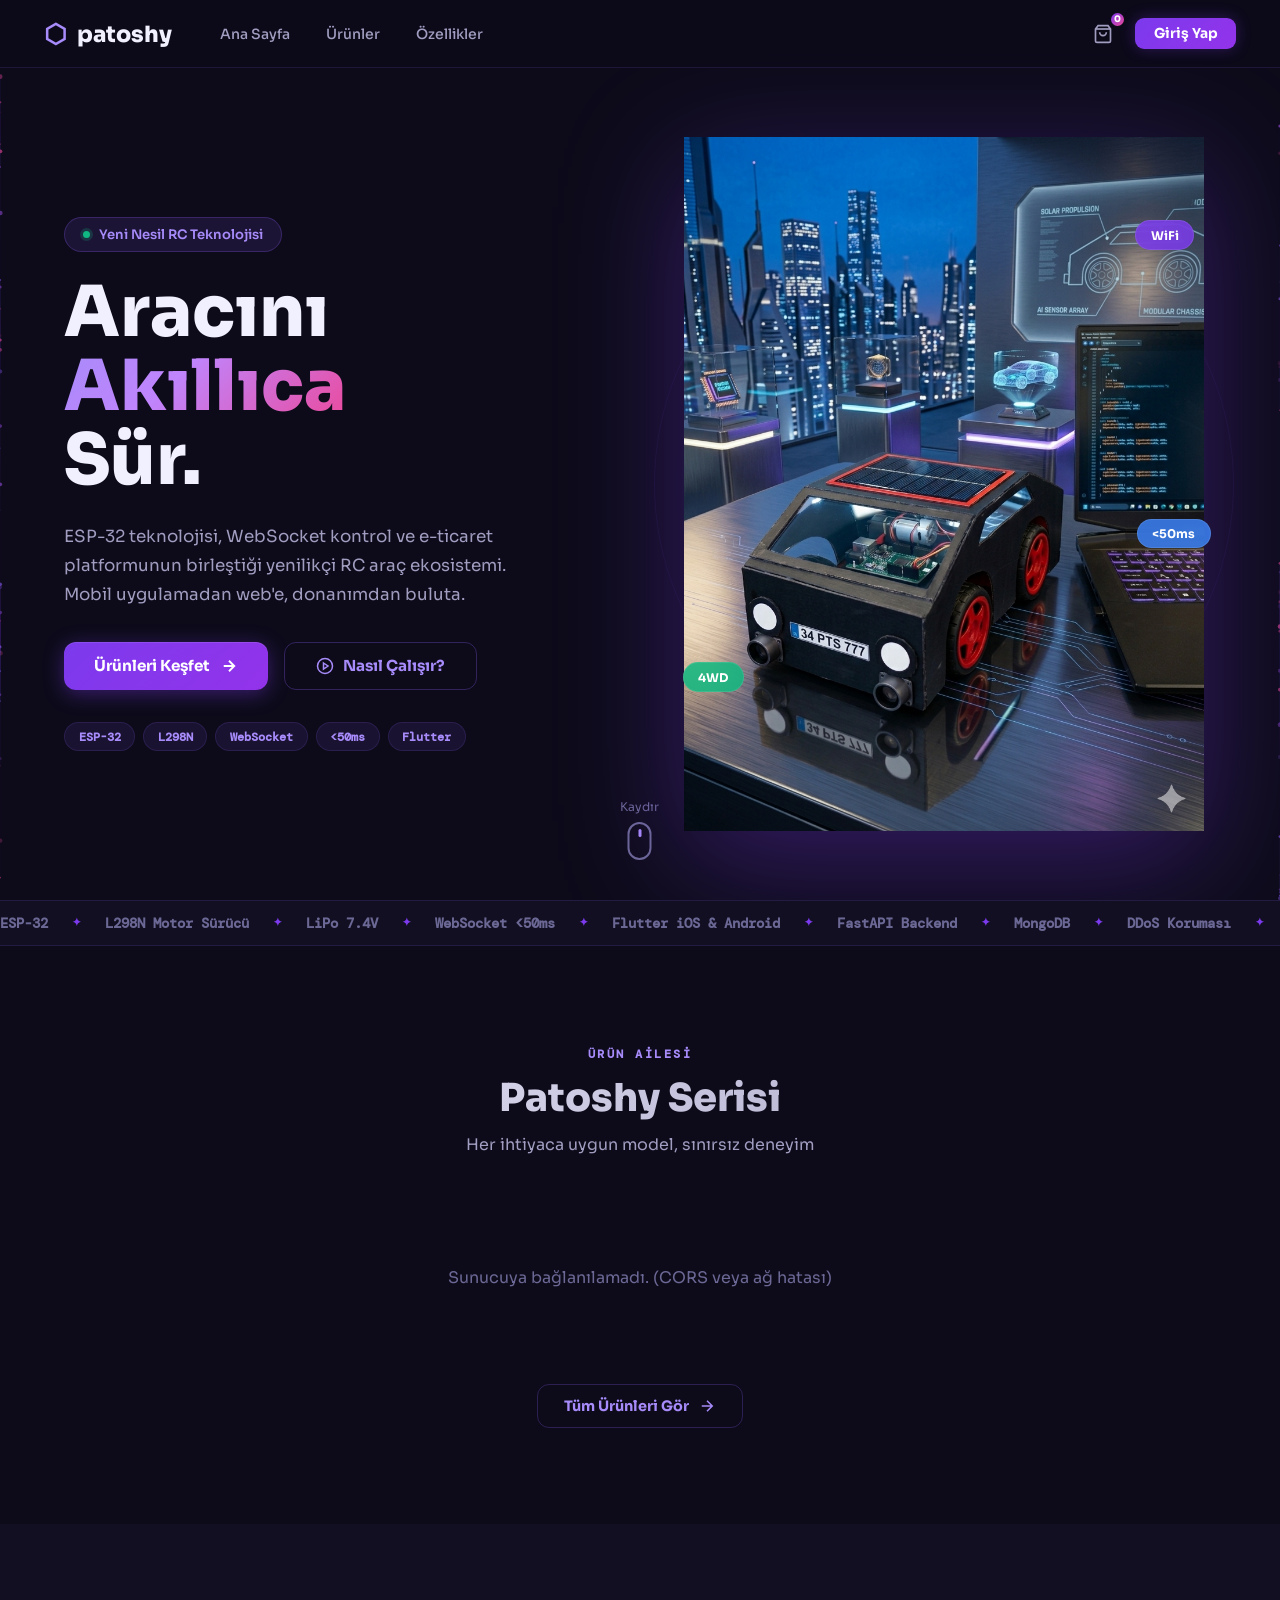
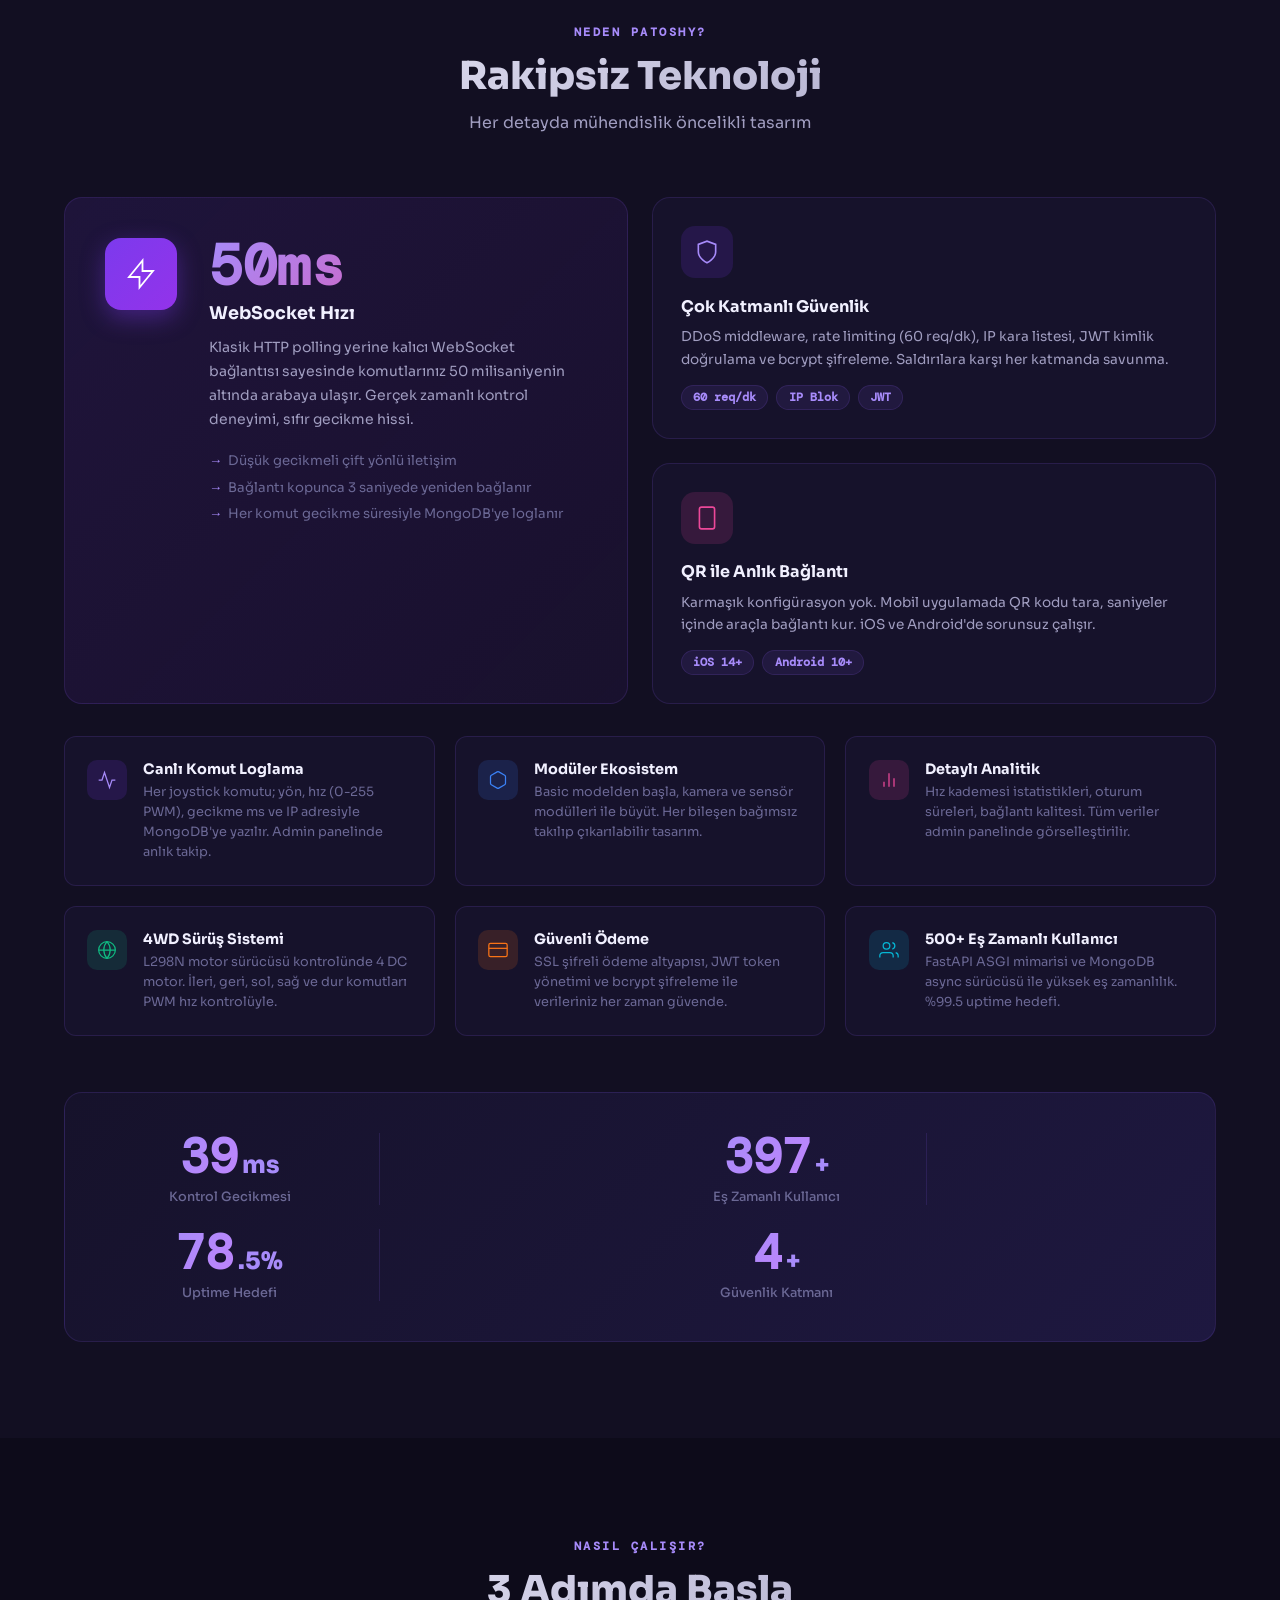
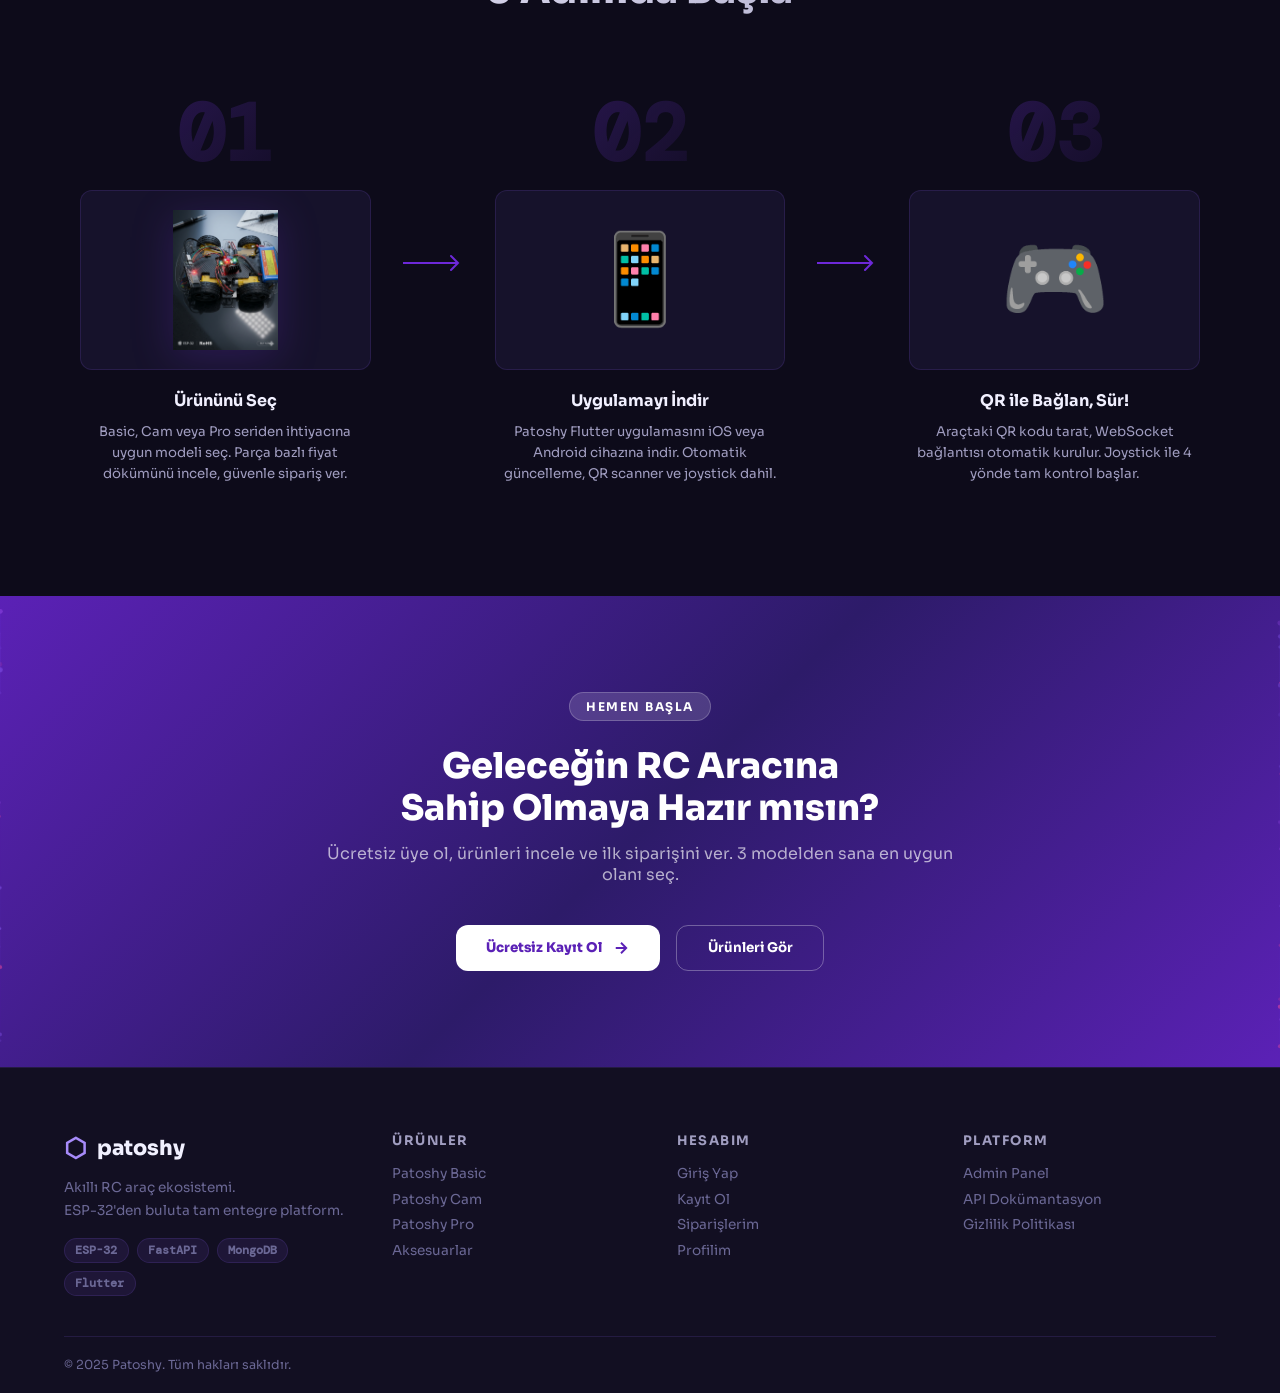
==== smartcar_web/smartcar_web/patoshy-web/index.html @ 58951e1e "İlk proje yüklemesi" ====
<!DOCTYPE html>
<html lang="tr">
<head>
<meta charset="UTF-8">
<meta name="viewport" content="width=device-width,initial-scale=1.0">
<title>Patoshy — Akıllı RC Araç Ekosistemi</title>
<link rel="preconnect" href="https://fonts.googleapis.com">
<link href="https://fonts.googleapis.com/css2?family=Sora:wght@300;400;500;600;700;800;900&family=DM+Mono:wght@400;500&display=swap" rel="stylesheet">
<link rel="stylesheet" href="css/style.css">
</head>
<body>

<!-- LOADER -->
<div id="loader">
  <canvas id="loaderCanvas"></canvas>
  <div class="loader-content">
    <div class="loader-hex">⬡</div>
    <div class="loader-title">PATOSHY</div>
    <div class="loader-bar"><div class="loader-fill" id="loaderFill"></div></div>
    <div class="loader-pct" id="loaderPct">0%</div>
  </div>
</div>

<!-- NAVBAR -->
<nav id="navbar">
  <div class="nav-wrap">
    <a class="nav-logo" href="#" onclick="showPage('home');return false">
      <div class="logo-hex">⬡</div>
      <span>patoshy</span>
    </a>
    <div class="nav-center" id="navLinks">
      <a class="nl" data-page="home" href="#" onclick="showPage('home');return false">Ana Sayfa</a>
      <a class="nl" data-page="products" href="#" onclick="showPage('products');return false">Ürünler</a>
      <a class="nl" href="#" onclick="goFeatures();return false">Özellikler</a>
    </div>
    <div class="nav-right">
      <button class="nav-icon" onclick="showPage('cart')" title="Sepet">
        <svg viewBox="0 0 24 24" fill="none" stroke="currentColor" stroke-width="2"><path d="M6 2L3 6v14a2 2 0 002 2h14a2 2 0 002-2V6l-3-4z"/><line x1="3" y1="6" x2="21" y2="6"/><path d="M16 10a4 4 0 01-8 0"/></svg>
        <span class="cart-dot" id="cartCount">0</span>
      </button>
      <button class="nav-auth-btn" id="authBtn" onclick="showPage('auth')">Giriş Yap</button>
      <button class="hamburger" id="hamburger" onclick="toggleMenu()"><span></span><span></span><span></span></button>
    </div>
  </div>
</nav>

<div id="toastContainer"></div>
<!-- Fly-to-cart element -->
<div id="flyItem"></div>

<!-- ═══════ HOME ═══════ -->
<div id="page-home" class="page active">

  <!-- HERO -->
  <section class="hero">
    <canvas id="particleCanvas"></canvas>
    <div class="hero-inner">
      <div class="hero-left">
        <div class="hero-eyebrow"><span class="eyebrow-dot"></span>Yeni Nesil RC Teknolojisi</div>
        <h1 class="hero-h1">
          <span class="line-wrap"><span class="line-anim">Aracını</span></span>
          <span class="line-wrap"><span class="line-anim delay-1"><em class="grad">Akıllıca</em></span></span>
          <span class="line-wrap"><span class="line-anim delay-2">Sür.</span></span>
        </h1>
        <p class="hero-p line-anim delay-3">ESP-32 teknolojisi, WebSocket kontrol ve e-ticaret platformunun birleştiği yenilikçi RC araç ekosistemi. Mobil uygulamadan web'e, donanımdan buluta.</p>
        <div class="hero-btns line-anim delay-4">
          <button class="btn-glow" onclick="showPage('products')">
            Ürünleri Keşfet
            <svg viewBox="0 0 24 24" fill="none" stroke="currentColor" stroke-width="2.5"><path d="M5 12h14M12 5l7 7-7 7"/></svg>
          </button>
          <button class="btn-ghost" onclick="goFeatures()">
            <svg viewBox="0 0 24 24" fill="none" stroke="currentColor" stroke-width="2"><circle cx="12" cy="12" r="10"/><polygon points="10 8 16 12 10 16 10 8"/></svg>
            Nasıl Çalışır?
          </button>
        </div>
        <div class="hero-chips line-anim delay-5">
          <div class="chip">ESP-32</div>
          <div class="chip">L298N</div>
          <div class="chip">WebSocket</div>
          <div class="chip">&lt;50ms</div>
          <div class="chip">Flutter</div>
        </div>
      </div>
      <div class="hero-right">
        <div class="hero-glow-ball"></div>
        <div class="hero-img-wrap parallax-hero" data-speed="0.3">
          <div class="hero-ring ring-1"></div>
          <div class="hero-ring ring-2"></div>
          <div class="hero-ring ring-3"></div>
          <img src="img/anasayfa.png" alt="Patoshy RC Araç" class="hero-car float-img" id="heroCar">
          <div class="hero-tag tag-a">WiFi</div>
          <div class="hero-tag tag-b">4WD</div>
          <div class="hero-tag tag-c">&lt;50ms</div>
        </div>
      </div>
    </div>
    <div class="hero-scroll-hint">
      <span>Kaydır</span>
      <div class="scroll-mouse"><div class="scroll-wheel"></div></div>
    </div>
  </section>

  <!-- MARQUEE -->
  <div class="marquee-band">
    <div class="marquee-track">
      <span>ESP-32</span><span class="mx">✦</span>
      <span>L298N Motor Sürücü</span><span class="mx">✦</span>
      <span>LiPo 7.4V</span><span class="mx">✦</span>
      <span>WebSocket &lt;50ms</span><span class="mx">✦</span>
      <span>Flutter iOS &amp; Android</span><span class="mx">✦</span>
      <span>FastAPI Backend</span><span class="mx">✦</span>
      <span>MongoDB</span><span class="mx">✦</span>
      <span>DDoS Koruması</span><span class="mx">✦</span>
      <span>QR Bağlantı</span><span class="mx">✦</span>
      <span>4WD Sürüş</span><span class="mx">✦</span>
      <!-- Duplicate for seamless loop -->
      <span>ESP-32</span><span class="mx">✦</span>
      <span>L298N Motor Sürücü</span><span class="mx">✦</span>
      <span>LiPo 7.4V</span><span class="mx">✦</span>
      <span>WebSocket &lt;50ms</span><span class="mx">✦</span>
      <span>Flutter iOS &amp; Android</span><span class="mx">✦</span>
      <span>FastAPI Backend</span><span class="mx">✦</span>
      <span>MongoDB</span><span class="mx">✦</span>
      <span>DDoS Koruması</span><span class="mx">✦</span>
      <span>QR Bağlantı</span><span class="mx">✦</span>
      <span>4WD Sürüş</span><span class="mx">✦</span>
    </div>
  </div>

  <!-- FEATURED PRODUCTS -->
  <section class="section prod-section">
    <div class="container">
      <div class="sec-hd" data-reveal>
        <div class="sec-tag">Ürün Ailesi</div>
        <h2>Patoshy Serisi</h2>
        <p>Her ihtiyaca uygun model, sınırsız deneyim</p>
      </div>
      <div class="pg" id="featuredProducts">
        <div class="pskel"></div><div class="pskel"></div><div class="pskel"></div>
      </div>
      <div class="sec-more" data-reveal>
        <button class="btn-outline" onclick="showPage('products')">
          Tüm Ürünleri Gör
          <svg viewBox="0 0 24 24" fill="none" stroke="currentColor" stroke-width="2"><path d="M5 12h14M12 5l7 7-7 7"/></svg>
        </button>
      </div>
    </div>
  </section>

  <!-- WHY PATOSHY (detailed) -->
  <section class="section why-section" id="features-section">
    <div class="container">
      <div class="sec-hd" data-reveal>
        <div class="sec-tag">Neden Patoshy?</div>
        <h2>Rakipsiz Teknoloji</h2>
        <p>Her detayda mühendislik öncelikli tasarım</p>
      </div>

      <!-- Big feature blocks -->
      <div class="why-grid">
        <div class="why-block why-main" data-reveal>
          <div class="why-icon-big">
            <svg viewBox="0 0 24 24" fill="none" stroke="currentColor" stroke-width="1.2"><path d="M13 10V3L4 14h7v7l9-11h-7z"/></svg>
          </div>
          <div class="why-main-content">
            <div class="why-kpi">50ms</div>
            <h3>WebSocket Hızı</h3>
            <p>Klasik HTTP polling yerine kalıcı WebSocket bağlantısı sayesinde komutlarınız 50 milisaniyenin altında arabaya ulaşır. Gerçek zamanlı kontrol deneyimi, sıfır gecikme hissi.</p>
            <ul class="why-list">
              <li>Düşük gecikmeli çift yönlü iletişim</li>
              <li>Bağlantı kopunca 3 saniyede yeniden bağlanır</li>
              <li>Her komut gecikme süresiyle MongoDB'ye loglanır</li>
            </ul>
          </div>
        </div>

        <div class="why-col">
          <div class="why-card" data-reveal>
            <div class="why-card-icon shield">
              <svg viewBox="0 0 24 24" fill="none" stroke="currentColor" stroke-width="1.5"><path d="M12 22s8-4 8-10V5l-8-3-8 3v7c0 6 8 10 8 10z"/></svg>
            </div>
            <h4>Çok Katmanlı Güvenlik</h4>
            <p>DDoS middleware, rate limiting (60 req/dk), IP kara listesi, JWT kimlik doğrulama ve bcrypt şifreleme. Saldırılara karşı her katmanda savunma.</p>
            <div class="why-stat-row">
              <span class="wstat">60 req/dk</span>
              <span class="wstat">IP Blok</span>
              <span class="wstat">JWT</span>
            </div>
          </div>
          <div class="why-card" data-reveal>
            <div class="why-card-icon mobile">
              <svg viewBox="0 0 24 24" fill="none" stroke="currentColor" stroke-width="1.5"><rect x="5" y="2" width="14" height="20" rx="2"/><path d="M12 18h.01"/></svg>
            </div>
            <h4>QR ile Anlık Bağlantı</h4>
            <p>Karmaşık konfigürasyon yok. Mobil uygulamada QR kodu tara, saniyeler içinde araçla bağlantı kur. iOS ve Android'de sorunsuz çalışır.</p>
            <div class="why-stat-row">
              <span class="wstat">iOS 14+</span>
              <span class="wstat">Android 10+</span>
            </div>
          </div>
        </div>
      </div>

      <!-- Feature grid -->
      <div class="feat-grid">
        <div class="feat-item" data-reveal>
          <div class="fi-icon purple"><svg viewBox="0 0 24 24" fill="none" stroke="currentColor" stroke-width="1.5"><polyline points="22 12 18 12 15 21 9 3 6 12 2 12"/></svg></div>
          <div>
            <h5>Canlı Komut Loglama</h5>
            <p>Her joystick komutu; yön, hız (0-255 PWM), gecikme ms ve IP adresiyle MongoDB'ye yazılır. Admin panelinde anlık takip.</p>
          </div>
        </div>
        <div class="feat-item" data-reveal>
          <div class="fi-icon blue"><svg viewBox="0 0 24 24" fill="none" stroke="currentColor" stroke-width="1.5"><path d="M21 16V8a2 2 0 00-1-1.73l-7-4a2 2 0 00-2 0l-7 4A2 2 0 003 8v8a2 2 0 001 1.73l7 4a2 2 0 002 0l7-4A2 2 0 0021 16z"/></svg></div>
          <div>
            <h5>Modüler Ekosistem</h5>
            <p>Basic modelden başla, kamera ve sensör modülleri ile büyüt. Her bileşen bağımsız takılıp çıkarılabilir tasarım.</p>
          </div>
        </div>
        <div class="feat-item" data-reveal>
          <div class="fi-icon pink"><svg viewBox="0 0 24 24" fill="none" stroke="currentColor" stroke-width="1.5"><path d="M18 20V10M12 20V4M6 20v-6"/></svg></div>
          <div>
            <h5>Detaylı Analitik</h5>
            <p>Hız kademesi istatistikleri, oturum süreleri, bağlantı kalitesi. Tüm veriler admin panelinde görselleştirilir.</p>
          </div>
        </div>
        <div class="feat-item" data-reveal>
          <div class="fi-icon green"><svg viewBox="0 0 24 24" fill="none" stroke="currentColor" stroke-width="1.5"><circle cx="12" cy="12" r="10"/><path d="M2 12h20M12 2a15 15 0 010 20M12 2a15 15 0 000 20"/></svg></div>
          <div>
            <h5>4WD Sürüş Sistemi</h5>
            <p>L298N motor sürücüsü kontrolünde 4 DC motor. İleri, geri, sol, sağ ve dur komutları PWM hız kontrolüyle.</p>
          </div>
        </div>
        <div class="feat-item" data-reveal>
          <div class="fi-icon orange"><svg viewBox="0 0 24 24" fill="none" stroke="currentColor" stroke-width="1.5"><rect x="1" y="4" width="22" height="16" rx="2"/><line x1="1" y1="10" x2="23" y2="10"/></svg></div>
          <div>
            <h5>Güvenli Ödeme</h5>
            <p>SSL şifreli ödeme altyapısı, JWT token yönetimi ve bcrypt şifreleme ile verileriniz her zaman güvende.</p>
          </div>
        </div>
        <div class="feat-item" data-reveal>
          <div class="fi-icon teal"><svg viewBox="0 0 24 24" fill="none" stroke="currentColor" stroke-width="1.5"><path d="M17 21v-2a4 4 0 00-4-4H5a4 4 0 00-4 4v2"/><circle cx="9" cy="7" r="4"/><path d="M23 21v-2a4 4 0 00-3-3.87M16 3.13a4 4 0 010 7.75"/></svg></div>
          <div>
            <h5>500+ Eş Zamanlı Kullanıcı</h5>
            <p>FastAPI ASGI mimarisi ve MongoDB async sürücüsü ile yüksek eş zamanlılık. %99.5 uptime hedefi.</p>
          </div>
        </div>
      </div>

      <!-- Stats row -->
      <div class="stats-row" data-reveal>
        <div class="stat-box">
          <div class="stat-num" data-count="50">0</div>
          <div class="stat-unit">ms</div>
          <div class="stat-label">Kontrol Gecikmesi</div>
        </div>
        <div class="stat-sep"></div>
        <div class="stat-box">
          <div class="stat-num" data-count="500">0</div>
          <div class="stat-unit">+</div>
          <div class="stat-label">Eş Zamanlı Kullanıcı</div>
        </div>
        <div class="stat-sep"></div>
        <div class="stat-box">
          <div class="stat-num" data-count="99">0</div>
          <div class="stat-unit">.5%</div>
          <div class="stat-label">Uptime Hedefi</div>
        </div>
        <div class="stat-sep"></div>
        <div class="stat-box">
          <div class="stat-num" data-count="6">0</div>
          <div class="stat-unit">+</div>
          <div class="stat-label">Güvenlik Katmanı</div>
        </div>
      </div>
    </div>
  </section>

  <!-- HOW IT WORKS -->
  <section class="section steps-section">
    <div class="container">
      <div class="sec-hd" data-reveal>
        <div class="sec-tag">Nasıl Çalışır?</div>
        <h2>3 Adımda Başla</h2>
      </div>
      <div class="steps-layout">
        <div class="step-item" data-reveal>
          <div class="step-n">01</div>
          <div class="step-img-wrap">
            <img src="img/basic.png" alt="Ürün Seç">
          </div>
          <h3>Ürününü Seç</h3>
          <p>Basic, Cam veya Pro seriden ihtiyacına uygun modeli seç. Parça bazlı fiyat dökümünü incele, güvenle sipariş ver.</p>
        </div>
        <div class="step-arrow" data-reveal>
          <svg viewBox="0 0 60 20" fill="none"><path d="M0 10h55M48 3l7 7-7 7" stroke="currentColor" stroke-width="2" stroke-linecap="round"/></svg>
        </div>
        <div class="step-item" data-reveal>
          <div class="step-n">02</div>
          <div class="step-emoji-wrap">📱</div>
          <h3>Uygulamayı İndir</h3>
          <p>Patoshy Flutter uygulamasını iOS veya Android cihazına indir. Otomatik güncelleme, QR scanner ve joystick dahil.</p>
        </div>
        <div class="step-arrow" data-reveal>
          <svg viewBox="0 0 60 20" fill="none"><path d="M0 10h55M48 3l7 7-7 7" stroke="currentColor" stroke-width="2" stroke-linecap="round"/></svg>
        </div>
        <div class="step-item" data-reveal>
          <div class="step-n">03</div>
          <div class="step-emoji-wrap">🎮</div>
          <h3>QR ile Bağlan, Sür!</h3>
          <p>Araçtaki QR kodu tarat, WebSocket bağlantısı otomatik kurulur. Joystick ile 4 yönde tam kontrol başlar.</p>
        </div>
      </div>
    </div>
  </section>

  <!-- CTA -->
  <section class="cta-section">
    <canvas id="ctaCanvas"></canvas>
    <div class="container">
      <div class="cta-inner" data-reveal>
        <div class="cta-badge">Hemen Başla</div>
        <h2>Geleceğin RC Aracına<br>Sahip Olmaya Hazır mısın?</h2>
        <p>Ücretsiz üye ol, ürünleri incele ve ilk siparişini ver. 3 modelden sana en uygun olanı seç.</p>
        <div class="cta-btns">
          <button class="btn-white" onclick="showPage('auth')">
            Ücretsiz Kayıt Ol
            <svg viewBox="0 0 24 24" fill="none" stroke="currentColor" stroke-width="2.5"><path d="M5 12h14M12 5l7 7-7 7"/></svg>
          </button>
          <button class="btn-ghost-white" onclick="showPage('products')">Ürünleri Gör</button>
        </div>
      </div>
    </div>
  </section>

  <!-- FOOTER -->
  <footer class="footer">
    <div class="container">
      <div class="footer-top">
        <div class="footer-brand">
          <div class="footer-logo"><div class="logo-hex">⬡</div><span>patoshy</span></div>
          <p>Akıllı RC araç ekosistemi.<br>ESP-32'den buluta tam entegre platform.</p>
          <div class="footer-tech">
            <span>ESP-32</span><span>FastAPI</span><span>MongoDB</span><span>Flutter</span>
          </div>
        </div>
        <div class="footer-cols">
          <div>
            <h4>Ürünler</h4>
            <a href="#" onclick="showPage('products');return false">Patoshy Basic</a>
            <a href="#" onclick="showPage('products');return false">Patoshy Cam</a>
            <a href="#" onclick="showPage('products');return false">Patoshy Pro</a>
            <a href="#" onclick="showPage('products');return false">Aksesuarlar</a>
          </div>
          <div>
            <h4>Hesabım</h4>
            <a href="#" onclick="showPage('auth');return false">Giriş Yap</a>
            <a href="#" onclick="showPage('auth');return false">Kayıt Ol</a>
            <a href="#" onclick="showPage('orders');return false">Siparişlerim</a>
            <a href="#" onclick="showPage('profile');return false">Profilim</a>
          </div>
          <div>
            <h4>Platform</h4>
            <a href="#">Admin Panel</a>
            <a href="#">API Dokümantasyon</a>
            <a href="#">Gizlilik Politikası</a>
          </div>
        </div>
      </div>
      <div class="footer-bottom">
        <span>© 2025 Patoshy. Tüm hakları saklıdır.</span>

      </div>
    </div>
  </footer>
</div>

<!-- ═══════ PRODUCTS ═══════ -->
<div id="page-products" class="page">
  <div class="page-hd">
    <div class="container">
      <h1>Ürün Kataloğu</h1>
      <p>Patoshy RC araç ailesini keşfedin</p>
    </div>
  </div>
  <div class="container" style="padding-top:2rem;padding-bottom:4rem">
    <div class="filter-bar">
      <div class="ftabs" id="filterTabs">
        <button class="ft active" data-cat="">Tümü</button>
        <button class="ft" data-cat="basic">Basic</button>
        <button class="ft" data-cat="cam">Kameralı</button>
        <button class="ft" data-cat="pro">Pro</button>
        <button class="ft" data-cat="aksesuar">Aksesuar</button>
      </div>
      <select class="sort-sel" id="sortSelect" onchange="renderAllProducts()">
        <option value="">Varsayılan</option>
        <option value="price-asc">Fiyat: Düşük → Yüksek</option>
        <option value="price-desc">Fiyat: Yüksek → Düşük</option>
        <option value="name">İsme Göre</option>
      </select>
    </div>
    <div class="pg" id="allProducts">
      <div class="pskel"></div><div class="pskel"></div><div class="pskel"></div><div class="pskel"></div>
    </div>
    <div id="productsEmpty" class="empty-st" style="display:none">
      <div class="empty-ico">📦</div>
      <h3>Ürün bulunamadı</h3>
      <p>Farklı bir kategori deneyin.</p>
    </div>
  </div>
</div>

<!-- ═══════ DETAIL ═══════ -->
<div id="page-detail" class="page">
  <div class="container" id="productDetail" style="padding-top:5.5rem"></div>
</div>

<!-- ═══════ CART ═══════ -->
<div id="page-cart" class="page">
  <div class="page-hd"><div class="container"><h1>Sepetim</h1></div></div>
  <div class="container cart-layout">
    <div id="cartItems" class="cart-col"></div>
    <div id="cartSide" class="sum-col" style="display:none">
      <div class="sum-box">
        <h3>Sipariş Özeti</h3>
        <div class="sr"><span>Ara Toplam</span><span id="cartSubtotal">₺0</span></div>
        <div class="sr"><span>Kargo</span><span class="free-tag">Ücretsiz</span></div>
        <hr class="sum-hr">
        <div class="sr sr-total"><span>Toplam</span><span id="cartTotal">₺0</span></div>
        <button class="btn-glow btn-block" onclick="showPage('checkout')">
          Siparişi Tamamla
          <svg viewBox="0 0 24 24" fill="none" stroke="currentColor" stroke-width="2.5"><path d="M5 12h14M12 5l7 7-7 7"/></svg>
        </button>
      </div>
    </div>
  </div>
</div>

<!-- ═══════ CHECKOUT ═══════ -->
<div id="page-checkout" class="page">
  <div class="page-hd"><div class="container"><h1>Sipariş Tamamla</h1></div></div>
  <div class="container checkout-layout">
    <div class="co-left">
      <div class="co-sec">
        <h3><span class="step-pill">1</span> Teslimat Adresi</h3>
        <div class="fg2">
          <div class="fg"><label>Cadde / Sokak</label><input type="text" id="street" placeholder="Atatürk Cad. No:15"></div>
          <div class="fg"><label>Şehir</label><input type="text" id="city" placeholder="İstanbul"></div>
          <div class="fg"><label>Ülke</label><input type="text" id="country" value="Türkiye"></div>
          <div class="fg"><label>Posta Kodu</label><input type="text" id="zip" placeholder="34000"></div>
        </div>
      </div>
      <div class="co-sec">
        <h3><span class="step-pill">2</span> Ödeme Yöntemi</h3>
        <div class="pay-grid">
          <label class="pay-lbl"><input type="radio" name="pay" value="credit_card" checked><div class="pay-card"><svg viewBox="0 0 24 24" fill="none" stroke="currentColor" stroke-width="2"><rect x="1" y="4" width="22" height="16" rx="2"/><line x1="1" y1="10" x2="23" y2="10"/></svg>Kredi/Banka Kartı</div></label>
          <label class="pay-lbl"><input type="radio" name="pay" value="bank_transfer"><div class="pay-card"><svg viewBox="0 0 24 24" fill="none" stroke="currentColor" stroke-width="2"><line x1="12" y1="1" x2="12" y2="23"/><path d="M17 5H9.5a3.5 3.5 0 000 7h5a3.5 3.5 0 010 7H6"/></svg>Havale / EFT</div></label>
        </div>
      </div>
      <button class="btn-glow btn-xl" onclick="placeOrder()">
        <svg viewBox="0 0 24 24" fill="none" stroke="currentColor" stroke-width="2"><path d="M20 6L9 17l-5-5"/></svg>
        Siparişi Onayla
      </button>
    </div>
    <div class="co-right">
      <div class="sum-box">
        <h3>Ürünler</h3>
        <div id="checkoutItems"></div>
        <hr class="sum-hr">
        <div class="sr sr-total"><span>Toplam</span><span id="checkoutTotal">₺0</span></div>
      </div>
    </div>
  </div>
</div>

<!-- ═══════ ORDERS ═══════ -->
<div id="page-orders" class="page">
  <div class="page-hd"><div class="container"><h1>Siparişlerim</h1></div></div>
  <div class="container" id="ordersList" style="padding:2rem 0 4rem"></div>
</div>

<!-- ═══════ AUTH ═══════ -->
<div id="page-auth" class="page">
  <div class="auth-layout">
    <div class="auth-visual">
      <canvas id="authCanvas"></canvas>
      <div class="auth-vis-inner">
        <img src="img/anasayfa.png" alt="Patoshy" class="auth-car float-img">
        <p class="auth-quote">"Sürüşün geleceği<br>parmaklarınızın ucunda."</p>
      </div>
    </div>
    <div class="auth-form-col">
      <div class="auth-logo"><div class="logo-hex sm">⬡</div><span>patoshy</span></div>
      <div class="auth-tabs">
        <button class="at active" onclick="switchTab('login')">Giriş Yap</button>
        <button class="at" onclick="switchTab('register')">Kayıt Ol</button>
      </div>
      <form id="loginForm" class="aform" onsubmit="handleLogin(event)">
        <div class="fg"><label>E-posta</label><input type="email" id="loginEmail" placeholder="ornek@mail.com" required></div>
        <div class="fg">
          <label>Şifre</label>
          <div class="pw-wrap">
            <input type="password" id="loginPassword" placeholder="••••••••" required>
            <button type="button" class="pw-eye" onclick="togglePw('loginPassword')">
              <svg viewBox="0 0 24 24" fill="none" stroke="currentColor" stroke-width="2"><path d="M1 12s4-8 11-8 11 8 11 8-4 8-11 8-11-8-11-8z"/><circle cx="12" cy="12" r="3"/></svg>
            </button>
          </div>
        </div>
        <div id="loginError" class="ferr"></div>
        <button type="submit" class="btn-glow btn-block" id="loginBtn">Giriş Yap</button>
      </form>
      <form id="registerForm" class="aform" style="display:none" onsubmit="handleRegister(event)">
        <div class="fg2">
          <div class="fg"><label>Ad Soyad</label><input type="text" id="regFullName" placeholder="Ad Soyad" required></div>
          <div class="fg"><label>Kullanıcı Adı</label><input type="text" id="regUsername" placeholder="kullanici_adi" required></div>
        </div>
        <div class="fg"><label>E-posta</label><input type="email" id="regEmail" placeholder="ornek@mail.com" required></div>
        <div class="fg"><label>Şifre <small>(min 8 karakter)</small></label><input type="password" id="regPassword" placeholder="••••••••" minlength="8" required></div>
        <div class="fg"><label>Telefon <small>(opsiyonel)</small></label><input type="text" id="regPhone" placeholder="+90 555 000 00 00"></div>
        <div id="registerError" class="ferr"></div>
        <button type="submit" class="btn-glow btn-block" id="registerBtn">Hesap Oluştur</button>
      </form>
    </div>
  </div>
</div>

<!-- ═══════ PROFILE ═══════ -->
<div id="page-profile" class="page">
  <div class="page-hd"><div class="container"><h1>Profilim</h1></div></div>
  <div class="container" id="profileContent" style="padding:2rem 0 4rem"></div>
</div>

<script src="js/config.js"></script>
<script src="js/api.js"></script>
<script src="js/auth.js"></script>
<script src="js/products.js"></script>
<script src="js/cart.js"></script>
<script src="js/effects.js"></script>
<script src="js/app.js"></script>
</body>
</html>
---- smartcar_web/smartcar_web/patoshy-web/css/style.css ----
/* ══ VARIABLES ══ */
:root {
  --p:#7c3aed; --p2:#6d28d9; --p3:#5b21b6; --pl:#8b5cf6; --pll:#a78bfa;
  --v:#9333ea; --vi:#c084fc; --pk:#ec4899; --bl:#3b82f6; --gr:#10b981;
  --or:#f97316; --tl:#06b6d4;
  --bg:#0d0b1a; --bg2:#120f22; --bg3:#1a1530;
  --card:#16122b; --card2:#1e1840;
  --bdr:rgba(139,92,246,0.15); --bdr2:rgba(139,92,246,0.25);
  --txt:#f1f0ff; --txt2:#a09dc0; --txt3:#6b6895;
  --nav:68px; --r:18px; --r2:12px;
  --tr:all 0.35s cubic-bezier(0.4,0,0.2,1);
}
*,*::before,*::after{margin:0;padding:0;box-sizing:border-box}
html{scroll-behavior:smooth}
body{font-family:'Sora',sans-serif;background:var(--bg);color:var(--txt);overflow-x:hidden}
a{text-decoration:none;color:inherit}
button{cursor:pointer;border:none;background:none;font-family:inherit}
input,select{font-family:inherit}
img{max-width:100%;display:block}
::-webkit-scrollbar{width:5px}
::-webkit-scrollbar-track{background:var(--bg)}
::-webkit-scrollbar-thumb{background:var(--p2);border-radius:3px}

/* ══ LOADER ══ */
#loader{position:fixed;inset:0;z-index:99990;background:var(--bg);display:flex;align-items:center;justify-content:center;transition:opacity 0.6s,visibility 0.6s}
#loader.gone{opacity:0;visibility:hidden}
#loaderCanvas{position:absolute;inset:0;width:100%;height:100%}
.loader-content{position:relative;text-align:center;z-index:1}
.loader-hex{font-size:4rem;color:var(--pll);animation:hex-spin 2s linear infinite;display:inline-block;line-height:1}
@keyframes hex-spin{from{transform:rotate(0) scale(1)}50%{transform:rotate(180deg) scale(1.1)}to{transform:rotate(360deg) scale(1)}}
.loader-title{font-size:1.5rem;font-weight:900;letter-spacing:0.3em;color:var(--txt);margin:0.75rem 0;background:linear-gradient(135deg,var(--pll),var(--vi));-webkit-background-clip:text;-webkit-text-fill-color:transparent;background-clip:text}
.loader-bar{width:220px;height:3px;background:rgba(255,255,255,0.07);border-radius:10px;overflow:hidden;margin:0.75rem auto}
.loader-fill{height:100%;width:0;background:linear-gradient(90deg,var(--p),var(--vi),var(--pk));border-radius:10px;transition:width 0.1s linear;box-shadow:0 0 10px var(--p)}
.loader-pct{font-size:0.8rem;color:var(--txt3);font-family:'DM Mono',monospace}

/* ══ NAVBAR ══ */
#navbar{position:fixed;top:0;left:0;right:0;z-index:1000;height:var(--nav);background:rgba(13,11,26,0.7);backdrop-filter:blur(24px);border-bottom:1px solid var(--bdr);transition:var(--tr)}
#navbar.scrolled{background:rgba(13,11,26,0.92);box-shadow:0 4px 30px rgba(0,0,0,0.5)}
.nav-wrap{max-width:1240px;margin:0 auto;padding:0 1.5rem;height:100%;display:flex;align-items:center;gap:2rem}
.nav-logo{display:flex;align-items:center;gap:0.6rem;font-size:1.4rem;font-weight:800;color:var(--txt);flex-shrink:0}
.logo-hex{color:var(--pll);font-size:1.6rem;animation:hex-pulse 3s ease-in-out infinite}
@keyframes hex-pulse{0%,100%{filter:drop-shadow(0 0 4px var(--pll))}50%{filter:drop-shadow(0 0 12px var(--pll))}}
.logo-hex.sm{font-size:1.3rem}
.nav-center{display:flex;gap:0.25rem;flex:1}
.nl{padding:0.45rem 1rem;border-radius:8px;font-size:0.88rem;font-weight:500;color:var(--txt2);transition:var(--tr)}
.nl:hover,.nl.active{color:var(--pll);background:rgba(139,92,246,0.1)}
.nav-right{display:flex;align-items:center;gap:0.75rem;margin-left:auto}
.nav-icon{width:40px;height:40px;border-radius:10px;display:flex;align-items:center;justify-content:center;color:var(--txt2);transition:var(--tr);position:relative}
.nav-icon svg{width:20px;height:20px}
.nav-icon:hover{background:rgba(139,92,246,0.15);color:var(--pll)}
.cart-dot{position:absolute;top:-3px;right:-3px;background:linear-gradient(135deg,var(--p),var(--pk));color:white;font-size:9px;font-weight:800;min-width:17px;height:17px;border-radius:9px;display:flex;align-items:center;justify-content:center;padding:0 3px;border:2px solid var(--bg)}
.nav-auth-btn{background:linear-gradient(135deg,var(--p),var(--v));color:white;padding:0.45rem 1.15rem;border-radius:9px;font-size:0.86rem;font-weight:700;transition:var(--tr);box-shadow:0 0 15px rgba(124,58,237,0.3)}
.nav-auth-btn:hover{transform:translateY(-1px);box-shadow:0 0 25px rgba(124,58,237,0.5)}
.hamburger{display:none;flex-direction:column;gap:5px;padding:4px}
.hamburger span{display:block;width:22px;height:2px;background:var(--txt2);border-radius:2px;transition:var(--tr)}

/* ══ PAGES ══ */
.page{display:none;min-height:100vh}
.page.active{display:block}
.page-hd{padding:calc(var(--nav) + 2.5rem) 0 2.5rem;background:linear-gradient(160deg,var(--bg2) 0%,var(--bg3) 100%);text-align:center;border-bottom:1px solid var(--bdr);position:relative;overflow:hidden}
.page-hd::before{content:'';position:absolute;inset:0;background:radial-gradient(ellipse at 50% 100%,rgba(124,58,237,0.15),transparent 70%)}
.page-hd h1{font-size:2.4rem;font-weight:800;position:relative}
.page-hd p{color:var(--txt2);margin-top:0.5rem;font-size:0.95rem;position:relative}
.container{max-width:1200px;margin:0 auto;padding:0 1.5rem}

/* ══ BUTTONS ══ */
.btn-glow{display:inline-flex;align-items:center;gap:0.6rem;background:linear-gradient(135deg,var(--p),var(--v));color:white;padding:0.85rem 1.9rem;border-radius:12px;font-size:0.95rem;font-weight:700;transition:var(--tr);box-shadow:0 4px 20px rgba(124,58,237,0.4),inset 0 1px 0 rgba(255,255,255,0.1);position:relative;overflow:hidden}
.btn-glow::before{content:'';position:absolute;top:0;left:-100%;width:100%;height:100%;background:linear-gradient(90deg,transparent,rgba(255,255,255,0.1),transparent);transition:left 0.5s}
.btn-glow:hover::before{left:100%}
.btn-glow:hover{transform:translateY(-2px);box-shadow:0 8px 30px rgba(124,58,237,0.6)}
.btn-glow:active{transform:translateY(0)}
.btn-glow.btn-block{width:100%;justify-content:center}
.btn-glow.btn-xl{padding:1rem 2.5rem;font-size:1rem;border-radius:14px}
.btn-ghost{display:inline-flex;align-items:center;gap:0.6rem;color:var(--pll);padding:0.85rem 1.9rem;border-radius:12px;font-size:0.95rem;font-weight:700;border:1.5px solid rgba(139,92,246,0.3);transition:var(--tr)}
.btn-ghost:hover{background:rgba(139,92,246,0.1);border-color:var(--pll)}
.btn-ghost svg{width:18px;height:18px}
.btn-outline{display:inline-flex;align-items:center;gap:0.6rem;color:var(--pll);padding:0.75rem 1.6rem;border-radius:12px;font-size:0.9rem;font-weight:700;border:1.5px solid var(--bdr2);transition:var(--tr)}
.btn-outline:hover{background:rgba(139,92,246,0.1);border-color:var(--pll)}
.btn-outline svg{width:18px;height:18px}
.btn-white{display:inline-flex;align-items:center;gap:0.6rem;background:white;color:var(--p3);padding:0.85rem 1.9rem;border-radius:12px;font-weight:800;transition:var(--tr)}
.btn-white svg{width:18px;height:18px}
.btn-white:hover{transform:translateY(-2px);box-shadow:0 8px 30px rgba(0,0,0,0.4)}
.btn-ghost-white{display:inline-flex;align-items:center;gap:0.6rem;color:white;padding:0.85rem 1.9rem;border-radius:12px;font-weight:700;border:1.5px solid rgba(255,255,255,0.3);transition:var(--tr)}
.btn-ghost-white:hover{background:rgba(255,255,255,0.1)}
.btn-sm-o{padding:0.35rem 0.85rem;border-radius:8px;font-size:0.82rem;font-weight:600;border:1.5px solid var(--bdr2);color:var(--txt2);transition:var(--tr)}
.btn-sm-o:hover{border-color:var(--pll);color:var(--pll)}

/* ══ TOAST ══ */
#toastContainer{position:fixed;bottom:1.5rem;right:1.5rem;z-index:9000;display:flex;flex-direction:column;gap:0.5rem;pointer-events:none}
.toast{background:var(--card2);color:var(--txt);padding:0.9rem 1.25rem;border-radius:12px;font-size:0.875rem;font-weight:500;display:flex;align-items:center;gap:0.7rem;box-shadow:0 8px 30px rgba(0,0,0,0.5),0 0 0 1px var(--bdr);animation:t-in 0.35s ease,t-out 0.35s 2.8s ease forwards;max-width:320px;backdrop-filter:blur(20px)}
.toast.success::before{content:'✓';color:var(--gr);font-weight:800}
.toast.error::before{content:'✕';color:#f87171;font-weight:800}
.toast.info::before{content:'ℹ';color:var(--bl)}
@keyframes t-in{from{transform:translateX(100px);opacity:0}to{transform:translateX(0);opacity:1}}
@keyframes t-out{from{opacity:1}to{opacity:0;transform:translateX(100px)}}

/* ══ FLY TO CART ══ */
#flyItem{position:fixed;z-index:9999;width:50px;height:50px;border-radius:50%;background:linear-gradient(135deg,var(--bg3),var(--card2));border:2px solid var(--p);display:none;pointer-events:none;overflow:hidden;box-shadow:0 0 20px var(--p)}
#flyItem img{width:100%;height:100%;object-fit:cover}

/* ══ HERO ══ */
.hero{min-height:100vh;padding-top:var(--nav);display:flex;align-items:center;position:relative;overflow:hidden;background:var(--bg)}
#particleCanvas{position:absolute;inset:0;width:100%;height:100%;pointer-events:none}
.hero-inner{max-width:1200px;margin:0 auto;padding:4rem 1.5rem;display:grid;grid-template-columns:1fr 1fr;gap:4rem;align-items:center;position:relative;z-index:2;width:100%}
.hero-eyebrow{display:inline-flex;align-items:center;gap:0.6rem;background:rgba(139,92,246,0.12);color:var(--pll);padding:0.5rem 1.1rem;border-radius:100px;font-size:0.82rem;font-weight:600;border:1px solid var(--bdr2);margin-bottom:1.5rem}
.eyebrow-dot{width:7px;height:7px;border-radius:50%;background:var(--gr);box-shadow:0 0 0 3px rgba(16,185,129,0.2);animation:pulse-g 1.5s ease infinite}
@keyframes pulse-g{0%,100%{box-shadow:0 0 0 0 rgba(16,185,129,0.4)}50%{box-shadow:0 0 0 6px rgba(16,185,129,0)}}
.hero-h1{font-size:clamp(2.8rem,5.5vw,4.5rem);font-weight:900;line-height:1.05;margin-bottom:1.5rem;overflow:hidden}
.line-wrap{display:block;overflow:hidden}
.line-anim{display:block;animation:line-up 0.7s cubic-bezier(0.16,1,0.3,1) both}
.line-anim.delay-1{animation-delay:0.1s}
.line-anim.delay-2{animation-delay:0.2s}
.line-anim.delay-3{animation-delay:0.3s}
.line-anim.delay-4{animation-delay:0.4s}
.line-anim.delay-5{animation-delay:0.5s}
@keyframes line-up{from{transform:translateY(110%);opacity:0}to{transform:translateY(0);opacity:1}}
.grad{font-style:normal;background:linear-gradient(135deg,var(--pll) 0%,var(--vi) 40%,var(--pk) 100%);-webkit-background-clip:text;-webkit-text-fill-color:transparent;background-clip:text}
.hero-p{font-size:1.05rem;color:var(--txt2);line-height:1.75;margin-bottom:2rem;max-width:480px}
.hero-btns{display:flex;gap:1rem;flex-wrap:wrap;margin-bottom:2rem}
.hero-btns .btn-glow svg,.hero-btns .btn-ghost svg{width:18px;height:18px}
.hero-chips{display:flex;gap:0.5rem;flex-wrap:wrap}
.chip{padding:0.35rem 0.85rem;border-radius:20px;font-size:0.75rem;font-weight:600;background:rgba(139,92,246,0.1);color:var(--pll);border:1px solid var(--bdr);font-family:'DM Mono',monospace}

.hero-right{position:relative;display:flex;align-items:center;justify-content:center}
.hero-glow-ball{position:absolute;width:500px;height:500px;border-radius:50%;background:radial-gradient(circle,rgba(124,58,237,0.25) 0%,rgba(147,51,234,0.1) 40%,transparent 70%);filter:blur(40px);pointer-events:none}
.hero-img-wrap{position:relative;z-index:1;width:100%}
.hero-ring{position:absolute;border-radius:50%;border:1px solid var(--bdr);animation:ring-rotate linear infinite;top:50%;left:50%;transform:translate(-50%,-50%)}
.ring-1{width:360px;height:360px;animation-duration:20s}
.ring-2{width:480px;height:480px;animation-duration:30s;animation-direction:reverse;border-style:dashed}
.ring-3{width:580px;height:580px;animation-duration:40s;border-color:rgba(139,92,246,0.07)}
@keyframes ring-rotate{from{transform:translate(-50%,-50%) rotate(0)}to{transform:translate(-50%,-50%) rotate(360deg)}}
.hero-car{width:100%;max-width:520px;position:relative;z-index:2;filter:drop-shadow(0 30px 60px rgba(124,58,237,0.35));margin:0 auto}
.float-img{animation:float 3.5s ease-in-out infinite}
@keyframes float{0%,100%{transform:translateY(0)}50%{transform:translateY(-14px)}}
.hero-tag{position:absolute;padding:0.4rem 0.9rem;border-radius:20px;font-size:0.75rem;font-weight:700;white-space:nowrap;backdrop-filter:blur(10px);animation:float-tag 4s ease-in-out infinite;border:1px solid rgba(255,255,255,0.1);z-index:3}
.tag-a{top:12%;right:4%;background:rgba(124,58,237,0.85);color:white;animation-delay:0.4s}
.tag-b{bottom:20%;left:2%;background:rgba(16,185,129,0.85);color:white;animation-delay:1.1s}
.tag-c{top:55%;right:1%;background:rgba(59,130,246,0.85);color:white;animation-delay:1.8s}
@keyframes float-tag{0%,100%{transform:translateY(0)}50%{transform:translateY(-7px)}}

.hero-scroll-hint{position:absolute;bottom:2.5rem;left:50%;transform:translateX(-50%);text-align:center;color:var(--txt3);font-size:0.75rem;animation:fade-down 1s 1.5s ease both}
@keyframes fade-down{from{opacity:0;transform:translateX(-50%) translateY(-10px)}to{opacity:1;transform:translateX(-50%) translateY(0)}}
.scroll-mouse{width:24px;height:38px;border:2px solid var(--txt3);border-radius:12px;margin:0.5rem auto 0;display:flex;justify-content:center;padding-top:5px}
.scroll-wheel{width:3px;height:8px;background:var(--pll);border-radius:2px;animation:scroll-bounce 1.5s ease-in-out infinite}
@keyframes scroll-bounce{0%,100%{transform:translateY(0);opacity:1}50%{transform:translateY(6px);opacity:0.4}}

/* ══ MARQUEE ══ */
.marquee-band{background:var(--bg2);border-top:1px solid var(--bdr);border-bottom:1px solid var(--bdr);overflow:hidden;padding:0.85rem 0}
.marquee-track{display:flex;gap:1.5rem;white-space:nowrap;animation:marquee 30s linear infinite;width:max-content}
.marquee-track span{font-size:0.85rem;font-weight:600;color:var(--txt3);font-family:'DM Mono',monospace}
.marquee-track .mx{color:var(--p);font-size:0.7rem}
@keyframes marquee{from{transform:translateX(0)}to{transform:translateX(-50%)}}

/* ══ SECTIONS ══ */
.section{padding:6rem 0}
.sec-hd{text-align:center;margin-bottom:4rem}
.sec-tag{display:inline-block;color:var(--pll);font-size:0.78rem;font-weight:700;text-transform:uppercase;letter-spacing:2.5px;margin-bottom:0.75rem;font-family:'DM Mono',monospace}
.sec-hd h2{font-size:2.4rem;font-weight:800;margin-bottom:0.75rem;background:linear-gradient(135deg,var(--txt),var(--txt2));-webkit-background-clip:text;-webkit-text-fill-color:transparent;background-clip:text}
.sec-hd p{color:var(--txt2);font-size:1rem}
.sec-more{text-align:center;margin-top:3rem}

/* ══ PRODUCT CARDS ══ */
.pg{display:grid;grid-template-columns:repeat(auto-fill,minmax(290px,1fr));gap:1.5rem}
.pskel{height:400px;background:linear-gradient(90deg,var(--card) 25%,var(--card2) 50%,var(--card) 75%);background-size:200% 100%;border-radius:var(--r);animation:shimmer 1.5s infinite}
@keyframes shimmer{0%{background-position:200% 0}100%{background-position:-200% 0}}

.pcard{background:var(--card);border-radius:var(--r);border:1px solid var(--bdr);overflow:hidden;transition:var(--tr);cursor:pointer;animation:card-pop 0.5s cubic-bezier(0.16,1,0.3,1) both;position:relative}
.pcard::after{content:'';position:absolute;inset:0;border-radius:var(--r);background:linear-gradient(135deg,rgba(139,92,246,0.05),transparent);opacity:0;transition:opacity 0.3s}
.pcard:hover{transform:translateY(-8px);box-shadow:0 20px 60px rgba(0,0,0,0.5),0 0 0 1px rgba(139,92,246,0.3),0 0 40px rgba(124,58,237,0.1)}
.pcard:hover::after{opacity:1}
@keyframes card-pop{from{opacity:0;transform:translateY(30px) scale(0.96)}to{opacity:1;transform:translateY(0) scale(1)}}

.pcard-img{position:relative;overflow:hidden;background:linear-gradient(135deg,var(--bg3),var(--card2));padding:2rem;display:flex;align-items:center;justify-content:center;height:220px}
.pcard-img img{max-height:160px;object-fit:contain;transition:transform 0.5s cubic-bezier(0.4,0,0.2,1);filter:drop-shadow(0 10px 25px rgba(124,58,237,0.2));position:relative;z-index:1}
.pcard:hover .pcard-img img{transform:scale(1.1) translateY(-4px)}
.pcard-img-glow{position:absolute;width:150px;height:150px;background:radial-gradient(circle,rgba(124,58,237,0.2),transparent);border-radius:50%;top:50%;left:50%;transform:translate(-50%,-50%);transition:var(--tr)}
.pcard:hover .pcard-img-glow{width:200px;height:200px;background:radial-gradient(circle,rgba(124,58,237,0.35),transparent)}
.pbadge{position:absolute;top:12px;left:12px;padding:0.28rem 0.75rem;border-radius:20px;font-size:0.7rem;font-weight:800;text-transform:uppercase;letter-spacing:0.5px;z-index:2;backdrop-filter:blur(8px)}
.pb-basic{background:rgba(99,102,241,0.2);color:#a5b4fc;border:1px solid rgba(99,102,241,0.3)}
.pb-cam{background:rgba(236,72,153,0.2);color:#f9a8d4;border:1px solid rgba(236,72,153,0.3)}
.pb-pro{background:rgba(124,58,237,0.25);color:var(--pll);border:1px solid var(--bdr2)}
.pb-aksesuar{background:rgba(16,185,129,0.2);color:#6ee7b7;border:1px solid rgba(16,185,129,0.3)}
.pcard-body{padding:1.4rem}
.pcard-name{font-size:1rem;font-weight:700;margin-bottom:0.4rem;color:var(--txt)}
.pcard-desc{font-size:0.82rem;color:var(--txt3);line-height:1.55;margin-bottom:1.1rem;display:-webkit-box;-webkit-line-clamp:2;-webkit-box-orient:vertical;overflow:hidden}
.pcard-foot{display:flex;align-items:center;justify-content:space-between}
.pcard-price{color:var(--pll);font-size:1.25rem;font-weight:800}
.pcard-price small{font-size:0.7rem;color:var(--txt3);font-weight:400;display:block}
.add-btn{width:40px;height:40px;border-radius:11px;background:linear-gradient(135deg,var(--p),var(--v));color:white;display:flex;align-items:center;justify-content:center;transition:var(--tr);flex-shrink:0;position:relative;overflow:hidden}
.add-btn svg{width:18px;height:18px;position:relative;z-index:1}
.add-btn::before{content:'';position:absolute;inset:0;background:linear-gradient(135deg,var(--v),var(--pk));opacity:0;transition:opacity 0.3s}
.add-btn:hover::before{opacity:1}
.add-btn:hover{transform:scale(1.12);box-shadow:0 4px 20px rgba(124,58,237,0.6)}

/* ══ WHY SECTION ══ */
.why-section{background:var(--bg2)}
.why-grid{display:grid;grid-template-columns:1fr 1fr;gap:1.5rem;margin-bottom:2rem}
.why-block{background:var(--card);border-radius:var(--r);border:1px solid var(--bdr);padding:2.5rem;display:flex;gap:2rem;align-items:flex-start}
.why-main{background:linear-gradient(135deg,rgba(124,58,237,0.12),rgba(147,51,234,0.06))}
.why-icon-big{width:72px;height:72px;border-radius:16px;background:linear-gradient(135deg,var(--p),var(--v));display:flex;align-items:center;justify-content:center;flex-shrink:0;box-shadow:0 8px 25px rgba(124,58,237,0.4)}
.why-icon-big svg{width:36px;height:36px;color:white}
.why-kpi{font-size:3.5rem;font-weight:900;background:linear-gradient(135deg,var(--pll),var(--pk));-webkit-background-clip:text;-webkit-text-fill-color:transparent;background-clip:text;line-height:1;margin-bottom:0.5rem;font-family:'DM Mono',monospace}
.why-main-content h3{font-size:1.1rem;font-weight:700;margin-bottom:0.75rem}
.why-main-content p{font-size:0.875rem;color:var(--txt2);line-height:1.7;margin-bottom:1rem}
.why-list{list-style:none;padding:0}
.why-list li{font-size:0.83rem;color:var(--txt3);padding:0.3rem 0;padding-left:1.2rem;position:relative}
.why-list li::before{content:'→';position:absolute;left:0;color:var(--pll)}
.why-col{display:flex;flex-direction:column;gap:1.5rem}
.why-card{background:var(--card);border-radius:var(--r);border:1px solid var(--bdr);padding:1.75rem;transition:var(--tr)}
.why-card:hover{border-color:var(--bdr2);box-shadow:0 8px 30px rgba(0,0,0,0.3)}
.why-card-icon{width:52px;height:52px;border-radius:14px;display:flex;align-items:center;justify-content:center;margin-bottom:1.1rem}
.why-card-icon svg{width:26px;height:26px}
.shield{background:rgba(124,58,237,0.15);color:var(--pll)}
.mobile{background:rgba(236,72,153,0.15);color:var(--pk)}
.why-card h4{font-size:1rem;font-weight:700;margin-bottom:0.6rem}
.why-card p{font-size:0.85rem;color:var(--txt2);line-height:1.65}
.why-stat-row{display:flex;gap:0.5rem;margin-top:0.85rem;flex-wrap:wrap}
.wstat{padding:0.25rem 0.7rem;border-radius:20px;font-size:0.72rem;font-weight:700;background:rgba(139,92,246,0.1);color:var(--pll);border:1px solid var(--bdr);font-family:'DM Mono',monospace}

.feat-grid{display:grid;grid-template-columns:repeat(3,1fr);gap:1.25rem;margin-bottom:3.5rem}
.feat-item{background:var(--card);border-radius:var(--r2);border:1px solid var(--bdr);padding:1.4rem;display:flex;gap:1rem;align-items:flex-start;transition:var(--tr)}
.feat-item:hover{border-color:var(--bdr2);transform:translateY(-2px)}
.fi-icon{width:40px;height:40px;border-radius:10px;display:flex;align-items:center;justify-content:center;flex-shrink:0}
.fi-icon svg{width:20px;height:20px}
.purple{background:rgba(124,58,237,0.15);color:var(--pll)}
.blue{background:rgba(59,130,246,0.15);color:var(--bl)}
.pink{background:rgba(236,72,153,0.15);color:var(--pk)}
.green{background:rgba(16,185,129,0.15);color:var(--gr)}
.orange{background:rgba(249,115,22,0.15);color:var(--or)}
.teal{background:rgba(6,182,212,0.15);color:var(--tl)}
.feat-item h5{font-size:0.9rem;font-weight:700;margin-bottom:0.35rem;color:var(--txt)}
.feat-item p{font-size:0.8rem;color:var(--txt3);line-height:1.55}

.stats-row{display:grid;grid-template-columns:repeat(4,1fr);gap:1.5rem;background:linear-gradient(135deg,var(--card),var(--card2));border-radius:var(--r);border:1px solid var(--bdr);padding:2.5rem}
.stat-box{text-align:center}
.stat-num{font-size:3rem;font-weight:900;background:linear-gradient(135deg,var(--pll),var(--vi));-webkit-background-clip:text;-webkit-text-fill-color:transparent;background-clip:text;font-family:'DM Mono',monospace;line-height:1;display:inline}
.stat-unit{font-size:1.5rem;font-weight:900;color:var(--pll);display:inline}
.stat-label{font-size:0.8rem;color:var(--txt3);margin-top:0.5rem;font-weight:500}
.stat-sep{width:1px;background:var(--bdr)}

/* ══ STEPS ══ */
.steps-section{background:var(--bg)}
.steps-layout{display:grid;grid-template-columns:1fr auto 1fr auto 1fr;gap:1rem;align-items:start}
.step-item{text-align:center;padding:1rem}
.step-n{font-size:5rem;font-weight:900;background:linear-gradient(135deg,rgba(124,58,237,0.3),transparent);-webkit-background-clip:text;-webkit-text-fill-color:transparent;background-clip:text;line-height:1;margin-bottom:1rem;font-family:'DM Mono',monospace}

.step-emoji-wrap{height:180px;display:flex;align-items:center;justify-content:center;margin-bottom:1.25rem;background:var(--card);border-radius:var(--r2);border:1px solid var(--bdr);font-size:5.5rem;transition:var(--tr)}
.step-emoji-wrap:hover{border-color:var(--bdr2);transform:scale(1.03)}

.step-img-wrap{height:180px;display:flex;align-items:center;justify-content:center;margin-bottom:1.25rem;background:var(--card);border-radius:var(--r2);border:1px solid var(--bdr);overflow:hidden;padding:1.5rem;transition:var(--tr)}
.step-img-wrap:hover{border-color:var(--bdr2)}
.step-img-wrap img{max-height:140px;object-fit:contain;filter:drop-shadow(0 8px 20px rgba(124,58,237,0.2));transition:transform 0.4s ease}
.step-img-wrap:hover img{transform:scale(1.06)}
.step-item h3{font-size:1rem;font-weight:700;margin-bottom:0.6rem}
.step-item p{font-size:0.83rem;color:var(--txt2);line-height:1.6}
.step-arrow{align-self:center;margin-top:-3rem}
.step-arrow svg{color:var(--p2);width:60px}

/* ══ CTA ══ */
.cta-section{background:linear-gradient(135deg,var(--p3) 0%,#2d1b69 50%,var(--p3) 100%);padding:6rem 0;text-align:center;position:relative;overflow:hidden}
#ctaCanvas{position:absolute;inset:0;width:100%;height:100%;pointer-events:none}
.cta-inner{position:relative;z-index:1;max-width:640px;margin:0 auto}
.cta-badge{display:inline-block;background:rgba(255,255,255,0.15);color:white;padding:0.35rem 1rem;border-radius:20px;font-size:0.75rem;font-weight:700;text-transform:uppercase;letter-spacing:1.5px;margin-bottom:1.5rem;border:1px solid rgba(255,255,255,0.2)}
.cta-inner h2{font-size:2.2rem;font-weight:800;color:white;margin-bottom:0.85rem;line-height:1.2}
.cta-inner p{color:rgba(255,255,255,0.65);font-size:1rem;margin-bottom:2.5rem}
.cta-btns{display:flex;gap:1rem;justify-content:center;flex-wrap:wrap}

/* ══ FOOTER ══ */
.footer{background:var(--bg2);border-top:1px solid var(--bdr)}
.footer-top{display:grid;grid-template-columns:280px 1fr;gap:3rem;padding:4rem 0 2.5rem}
.footer-logo{display:flex;align-items:center;gap:0.6rem;font-size:1.3rem;font-weight:800;margin-bottom:0.75rem}
.footer-brand p{font-size:0.85rem;color:var(--txt3);line-height:1.7;margin-bottom:1rem}
.footer-tech{display:flex;gap:0.5rem;flex-wrap:wrap}
.footer-tech span{padding:0.25rem 0.65rem;border-radius:20px;font-size:0.72rem;font-weight:600;background:rgba(139,92,246,0.1);color:var(--txt3);border:1px solid var(--bdr);font-family:'DM Mono',monospace}
.footer-cols{display:grid;grid-template-columns:repeat(3,1fr);gap:2rem}
.footer-cols h4{color:var(--txt2);font-size:0.82rem;font-weight:700;text-transform:uppercase;letter-spacing:1.5px;margin-bottom:1rem}
.footer-cols a{display:block;font-size:0.85rem;color:var(--txt3);margin-bottom:0.55rem;transition:var(--tr)}
.footer-cols a:hover{color:var(--pll);padding-left:4px}
.footer-bottom{border-top:1px solid var(--bdr);padding:1.25rem 0;display:flex;justify-content:space-between;font-size:0.78rem;color:var(--txt3);flex-wrap:wrap;gap:0.5rem}

/* ══ FILTER BAR ══ */
.filter-bar{display:flex;align-items:center;justify-content:space-between;gap:1rem;flex-wrap:wrap;margin-bottom:2rem;background:var(--card);border-radius:var(--r2);border:1px solid var(--bdr);padding:1rem 1.25rem}
.ftabs{display:flex;gap:0.4rem;flex-wrap:wrap}
.ft{padding:0.45rem 1.05rem;border-radius:8px;font-size:0.85rem;font-weight:600;color:var(--txt2);transition:var(--tr);border:1.5px solid transparent}
.ft:hover{background:rgba(139,92,246,0.1);color:var(--pll)}
.ft.active{background:linear-gradient(135deg,var(--p),var(--v));color:white;box-shadow:0 4px 12px rgba(124,58,237,0.35)}
.sort-sel{padding:0.45rem 1rem;border-radius:9px;font-size:0.85rem;font-weight:500;border:1.5px solid var(--bdr2);outline:none;background:var(--card2);color:var(--txt);transition:var(--tr)}
.sort-sel:focus{border-color:var(--pll)}

.empty-st{text-align:center;padding:4rem 2rem;color:var(--txt2)}
.empty-ico{font-size:3.5rem;margin-bottom:1rem}
.empty-st h3{font-size:1.15rem;font-weight:700;margin-bottom:0.5rem}

/* ══ PRODUCT DETAIL ══ */
.detail-layout{display:grid;grid-template-columns:1fr 1fr;gap:3.5rem;padding:2rem 0 5rem}
.det-gallery{position:sticky;top:calc(var(--nav) + 1.5rem);height:fit-content}
.det-main-img{background:linear-gradient(135deg,var(--bg3),var(--card2));border-radius:var(--r);padding:3rem;display:flex;align-items:center;justify-content:center;border:1px solid var(--bdr);overflow:hidden;aspect-ratio:1;margin-bottom:1rem;position:relative}
.det-main-img img{max-height:320px;object-fit:contain;transition:transform 0.5s ease;filter:drop-shadow(0 20px 40px rgba(124,58,237,0.25))}
.det-main-img:hover img{transform:scale(1.06)}
.det-main-img::before{content:'';position:absolute;inset:0;background:radial-gradient(ellipse at 50% 100%,rgba(124,58,237,0.15),transparent 70%);pointer-events:none}

.det-info{padding-top:0.5rem}
.det-cat{color:var(--pll);font-size:0.78rem;font-weight:700;text-transform:uppercase;letter-spacing:2px;margin-bottom:0.75rem;font-family:'DM Mono',monospace}
.det-name{font-size:1.9rem;font-weight:800;margin-bottom:1rem;line-height:1.15}
.det-price{font-size:2.2rem;font-weight:800;background:linear-gradient(135deg,var(--pll),var(--vi));-webkit-background-clip:text;-webkit-text-fill-color:transparent;background-clip:text;margin-bottom:1.5rem}
.det-price small{font-size:0.72rem;color:var(--txt3);font-weight:400;display:block;-webkit-text-fill-color:var(--txt3)}
.det-desc{color:var(--txt2);line-height:1.75;font-size:0.95rem;margin-bottom:2rem}
.det-specs{background:var(--card);border-radius:var(--r2);border:1px solid var(--bdr);padding:1.4rem;margin-bottom:2rem}
.det-specs h4{font-size:0.75rem;font-weight:700;color:var(--txt3);text-transform:uppercase;letter-spacing:1.5px;margin-bottom:1rem;font-family:'DM Mono',monospace}
.srow{display:flex;justify-content:space-between;align-items:center;padding:0.5rem 0;border-bottom:1px solid var(--bdr)}
.srow:last-child{border-bottom:none}
.srow .sk{font-size:0.85rem;color:var(--txt3)}
.srow .sv{font-size:0.85rem;font-weight:600;color:var(--txt);font-family:'DM Mono',monospace}
.qty-row{display:flex;align-items:center;gap:1rem;margin-bottom:1.5rem}
.qty-l{font-size:0.875rem;font-weight:600;color:var(--txt2)}
.qty-ctrl{display:flex;align-items:center;gap:0.75rem;background:var(--card2);border-radius:10px;padding:0.25rem}
.qbtn{width:34px;height:34px;border-radius:8px;display:flex;align-items:center;justify-content:center;font-size:1.1rem;font-weight:700;transition:var(--tr);color:var(--txt2)}
.qbtn:hover{background:rgba(139,92,246,0.15);color:var(--pll)}
.qnum{font-size:1rem;font-weight:700;min-width:28px;text-align:center}
.det-actions{display:flex;gap:0.75rem}

/* ══ CART ══ */
.cart-layout{display:grid;grid-template-columns:1fr auto;gap:2rem;padding:2.5rem 0 4rem;align-items:start}
.cart-col{min-width:0}
.citem{display:flex;align-items:center;gap:1.25rem;background:var(--card);border-radius:var(--r2);border:1px solid var(--bdr);padding:1.25rem;margin-bottom:1rem;transition:var(--tr);animation:card-pop 0.35s ease both}
.citem:hover{border-color:var(--bdr2)}
.citem-img{width:80px;height:80px;flex-shrink:0;background:var(--bg3);border-radius:10px;display:flex;align-items:center;justify-content:center;overflow:hidden;border:1px solid var(--bdr)}
.citem-img img{max-height:64px;object-fit:contain;filter:drop-shadow(0 4px 10px rgba(124,58,237,0.15))}
.citem-info{flex:1;min-width:0}
.citem-name{font-size:0.95rem;font-weight:700;margin-bottom:0.25rem;white-space:nowrap;overflow:hidden;text-overflow:ellipsis}
.citem-px{font-size:0.82rem;color:var(--txt3)}
.citem-actions{display:flex;align-items:center;gap:0.75rem}
.cqty{display:flex;align-items:center;gap:0.4rem}
.cqty button{width:28px;height:28px;border-radius:7px;background:var(--card2);font-weight:800;font-size:1rem;transition:var(--tr);color:var(--txt2);border:1px solid var(--bdr)}
.cqty button:hover{background:var(--p);color:white;border-color:var(--p)}
.cqty span{font-size:0.9rem;font-weight:700;min-width:20px;text-align:center}
.citem-sub{font-size:1.05rem;font-weight:800;color:var(--pll);min-width:85px;text-align:right}
.cremove{color:var(--txt3);transition:var(--tr);padding:0.25rem}
.cremove:hover{color:#f87171}
.cremove svg{width:16px;height:16px}
.cart-empty-state{text-align:center;padding:5rem 2rem}
.cart-empty-state .ei{font-size:4.5rem;margin-bottom:1.5rem}
.cart-empty-state h3{font-size:1.3rem;font-weight:700;margin-bottom:0.75rem}
.cart-empty-state p{color:var(--txt2);margin-bottom:1.5rem}

.sum-col{width:300px}
.sum-box{background:var(--card);border-radius:var(--r);border:1px solid var(--bdr);padding:1.85rem;position:sticky;top:calc(var(--nav) + 1rem)}
.sum-box h3{font-size:1rem;font-weight:700;margin-bottom:1.4rem}
.sr{display:flex;justify-content:space-between;font-size:0.9rem;color:var(--txt2);margin-bottom:0.8rem}
.sr-total{font-size:1.1rem;font-weight:800;color:var(--txt);margin-top:0.25rem}
.free-tag{color:var(--gr);font-weight:700}
.sum-hr{border:none;border-top:1px solid var(--bdr);margin:1rem 0}

/* ══ CHECKOUT ══ */
.checkout-layout{display:grid;grid-template-columns:1fr auto;gap:2rem;padding:2.5rem 0 4rem;align-items:start}
.co-left{min-width:0}
.co-sec{background:var(--card);border-radius:var(--r);border:1px solid var(--bdr);padding:1.85rem;margin-bottom:1.25rem}
.co-sec h3{font-size:1rem;font-weight:700;margin-bottom:1.4rem;display:flex;align-items:center;gap:0.75rem}
.step-pill{background:linear-gradient(135deg,var(--p),var(--v));color:white;width:28px;height:28px;border-radius:50%;display:inline-flex;align-items:center;justify-content:center;font-size:0.78rem;font-weight:800;flex-shrink:0}
.fg2{display:grid;grid-template-columns:1fr 1fr;gap:1rem}
.fg{margin-bottom:0.85rem}
.fg label{display:block;font-size:0.8rem;font-weight:600;color:var(--txt3);margin-bottom:0.4rem;text-transform:uppercase;letter-spacing:0.5px}
.fg input,.fg select{width:100%;padding:0.75rem 1rem;border-radius:10px;border:1.5px solid var(--bdr2);font-size:0.9rem;background:var(--card2);color:var(--txt);outline:none;transition:var(--tr)}
.fg input:focus,.fg select:focus{border-color:var(--pll);box-shadow:0 0 0 3px rgba(124,58,237,0.12)}
.fg input::placeholder{color:var(--txt3)}
.pay-grid{display:grid;grid-template-columns:1fr 1fr;gap:0.75rem}
.pay-lbl input{display:none}
.pay-card{display:flex;align-items:center;gap:0.75rem;padding:1rem 1.15rem;border-radius:10px;border:2px solid var(--bdr2);transition:var(--tr);font-size:0.88rem;font-weight:600;color:var(--txt2)}
.pay-card svg{width:20px;height:20px;color:var(--pll);flex-shrink:0}
.pay-lbl input:checked+.pay-card{border-color:var(--pll);background:rgba(124,58,237,0.1);color:var(--txt)}
.pay-lbl:hover .pay-card{border-color:rgba(139,92,246,0.4)}
.co-right .sum-box{width:280px}
.co-item{display:flex;justify-content:space-between;align-items:center;margin-bottom:0.7rem;font-size:0.875rem}
.co-item span:first-child{color:var(--txt2);max-width:160px;overflow:hidden;text-overflow:ellipsis;white-space:nowrap}
.co-item span:last-child{font-weight:700;flex-shrink:0}

/* ══ ORDERS ══ */
.ocard{background:var(--card);border-radius:var(--r);border:1px solid var(--bdr);padding:1.5rem;margin-bottom:1.25rem;animation:card-pop 0.35s ease both}
.ocard-hd{display:flex;justify-content:space-between;align-items:center;margin-bottom:1rem;flex-wrap:wrap;gap:0.5rem}
.oid{font-size:0.75rem;color:var(--txt3);font-family:'DM Mono',monospace}
.odate{font-size:0.75rem;color:var(--txt3)}
.ostatus{padding:0.3rem 0.9rem;border-radius:20px;font-size:0.72rem;font-weight:700}
.s-pending{background:rgba(251,191,36,0.15);color:#fbbf24;border:1px solid rgba(251,191,36,0.3)}
.s-paid{background:rgba(16,185,129,0.15);color:#34d399;border:1px solid rgba(16,185,129,0.3)}
.s-shipped{background:rgba(59,130,246,0.15);color:#60a5fa;border:1px solid rgba(59,130,246,0.3)}
.s-delivered{background:rgba(16,185,129,0.15);color:#34d399;border:1px solid rgba(16,185,129,0.3)}
.s-cancelled{background:rgba(248,113,113,0.15);color:#f87171;border:1px solid rgba(248,113,113,0.3)}
.oitems{font-size:0.875rem;color:var(--txt3);margin-bottom:0.75rem}
.ototal{font-size:1.1rem;font-weight:800;color:var(--pll)}

/* ══ CONTROL ══ */
.ctrl-layout{display:grid;grid-template-columns:1fr 1fr;gap:2rem;padding:2.5rem 0 4rem;align-items:start}
.ctrl-connect{background:var(--card);border-radius:var(--r);border:1px solid var(--bdr);padding:2.5rem;text-align:center}
.ctrl-car{max-width:240px;margin:0 auto 1.5rem;filter:drop-shadow(0 15px 30px rgba(124,58,237,0.25));animation:float 3.5s ease-in-out infinite}
.status-row{display:flex;align-items:center;justify-content:center;gap:0.6rem;margin-bottom:1.5rem;font-size:0.9rem;font-weight:600;color:var(--txt2)}
.sdot{width:10px;height:10px;border-radius:50%;background:var(--txt3)}
.sdot.connected{background:var(--gr);box-shadow:0 0 0 3px rgba(16,185,129,0.2);animation:pulse-g 1.5s ease infinite}
.joy-panel{background:var(--card);border-radius:var(--r);border:1px solid var(--bdr);padding:1.85rem}
.joy-hdr{display:flex;align-items:center;gap:1rem;margin-bottom:1.5rem;flex-wrap:wrap}
.last-c{font-size:0.8rem;color:var(--txt3);flex:1}
.spd-row{display:flex;align-items:center;gap:1rem;margin-bottom:1.75rem;font-size:0.875rem;font-weight:600;color:var(--txt2)}
.spd-btns{display:flex;gap:0.5rem}
.sb{padding:0.4rem 0.9rem;border-radius:8px;font-size:0.82rem;font-weight:700;border:1.5px solid var(--bdr2);color:var(--txt3);transition:var(--tr)}
.sb:hover{border-color:var(--pll);color:var(--pll)}
.sb.active{background:linear-gradient(135deg,var(--p),var(--v));border-color:transparent;color:white;box-shadow:0 4px 12px rgba(124,58,237,0.35)}
.dpad{display:grid;grid-template-rows:auto auto auto;gap:0.5rem;width:fit-content;margin:0 auto 1.5rem}
.dr{display:flex;justify-content:center;gap:0.5rem}
.db{width:72px;height:72px;border-radius:14px;font-size:1.25rem;background:var(--card2);color:var(--txt2);border:1.5px solid var(--bdr2);transition:var(--tr);font-weight:700;user-select:none;-webkit-user-select:none;touch-action:none;position:relative;overflow:hidden}
.db::before{content:'';position:absolute;inset:0;background:linear-gradient(135deg,var(--p),var(--v));opacity:0;transition:opacity 0.2s}
.db:hover{border-color:rgba(139,92,246,0.4);color:var(--pll)}
.db.pressing,.db:active{color:white;border-color:var(--p)}
.db.pressing::before,.db:active::before{opacity:1}
.stop-b{background:rgba(239,68,68,0.15);border-color:rgba(239,68,68,0.3);color:#f87171}
.stop-b:hover{background:rgba(239,68,68,0.25);border-color:#f87171}
.cmd-log{max-height:160px;overflow-y:auto;background:var(--bg);border-radius:10px;padding:0.75rem;border:1px solid var(--bdr)}
.cmd-log::-webkit-scrollbar{width:3px}
.cmd-log::-webkit-scrollbar-thumb{background:var(--bdr2);border-radius:2px}
.log-e{font-family:'DM Mono',monospace;font-size:0.72rem;color:var(--txt3);padding:0.2rem 0;border-bottom:1px solid var(--bdr)}
.log-e .lc{font-weight:700}
.ctrl-info{background:var(--card);border-radius:var(--r);border:1px solid var(--bdr);padding:2.5rem;text-align:center}
.ctrl-info h3{font-size:1.1rem;font-weight:700;margin:1rem 0 0.75rem}
.ctrl-info p{font-size:0.875rem;color:var(--txt2);line-height:1.65;margin-bottom:1.5rem}
.app-btns{display:flex;gap:0.75rem;justify-content:center}
.app-b{padding:0.65rem 1.3rem;border-radius:10px;background:var(--card2);border:1px solid var(--bdr2);font-size:0.82rem;font-weight:700;color:var(--txt2);transition:var(--tr)}
.app-b:hover{border-color:var(--pll);color:var(--pll)}

/* ══ AUTH ══ */
.auth-layout{display:grid;grid-template-columns:1fr 1fr;min-height:100vh}
.auth-visual{background:linear-gradient(160deg,var(--bg3) 0%,#1a0d3b 100%);display:flex;flex-direction:column;align-items:center;justify-content:center;padding:3rem;position:relative;overflow:hidden}
#authCanvas{position:absolute;inset:0;width:100%;height:100%}
.auth-vis-inner{position:relative;z-index:1;text-align:center}
.auth-car{max-width:300px;margin:0 auto 2rem;filter:drop-shadow(0 30px 60px rgba(124,58,237,0.4));animation:float 3.5s ease-in-out infinite}
.auth-quote{color:rgba(255,255,255,0.55);font-style:italic;line-height:1.65;font-size:1rem}
.auth-form-col{background:var(--card);display:flex;flex-direction:column;justify-content:center;padding:3rem clamp(1.5rem,5vw,5rem)}
.auth-logo{display:flex;align-items:center;gap:0.6rem;font-size:1.5rem;font-weight:800;margin-bottom:2rem}
.auth-tabs{display:flex;background:var(--card2);border-radius:10px;padding:3px;margin-bottom:2rem;width:fit-content;gap:0}
.at{padding:0.55rem 1.5rem;border-radius:8px;font-size:0.88rem;font-weight:700;color:var(--txt3);transition:var(--tr)}
.at.active{background:linear-gradient(135deg,var(--p),var(--v));color:white;box-shadow:0 2px 10px rgba(124,58,237,0.35)}
.aform{display:flex;flex-direction:column}
.ferr{color:#f87171;font-size:0.82rem;background:rgba(239,68,68,0.1);border:1px solid rgba(239,68,68,0.2);border-radius:8px;padding:0.65rem 0.9rem;margin-bottom:0.85rem;display:none;border-left:3px solid #f87171}
.ferr.show{display:block}
.pw-wrap{position:relative}
.pw-wrap input{width:100%;padding-right:2.75rem}
.pw-eye{position:absolute;right:0.85rem;top:50%;transform:translateY(-50%);color:var(--txt3);transition:var(--tr)}
.pw-eye:hover{color:var(--pll)}
.pw-eye svg{width:18px;height:18px}

/* ══ PROFILE ══ */
.prof-grid{display:grid;grid-template-columns:260px 1fr;gap:2rem}
.prof-side{background:var(--card);border-radius:var(--r);border:1px solid var(--bdr);padding:1.85rem;height:fit-content}
.prof-avatar{width:68px;height:68px;border-radius:50%;background:linear-gradient(135deg,var(--p),var(--v));display:flex;align-items:center;justify-content:center;font-size:1.4rem;font-weight:800;margin-bottom:1rem;box-shadow:0 8px 25px rgba(124,58,237,0.4)}
.prof-name{font-size:1rem;font-weight:700;margin-bottom:0.25rem}
.prof-email{font-size:0.8rem;color:var(--txt3);margin-bottom:1.5rem}
.prof-menu a{display:block;padding:0.6rem 0.75rem;border-radius:8px;font-size:0.875rem;font-weight:500;color:var(--txt3);transition:var(--tr);margin-bottom:0.2rem}
.prof-menu a:hover,.prof-menu a.on{background:rgba(139,92,246,0.1);color:var(--pll)}
.logout-btn{margin-top:1rem;width:100%;padding:0.6rem;border-radius:8px;font-size:0.875rem;font-weight:700;color:#f87171;border:1.5px solid rgba(239,68,68,0.3);transition:var(--tr)}
.logout-btn:hover{background:rgba(239,68,68,0.1)}
.prof-main{background:var(--card);border-radius:var(--r);border:1px solid var(--bdr);padding:1.85rem}
.prof-main h3{font-size:1rem;font-weight:700;margin-bottom:1.25rem}

/* ══ REVEAL ANIMATIONS ══ */
[data-reveal]{opacity:0;transform:translateY(30px);transition:opacity 0.7s cubic-bezier(0.16,1,0.3,1),transform 0.7s cubic-bezier(0.16,1,0.3,1)}
[data-reveal].revealed{opacity:1;transform:translateY(0)}

/* ══ RESPONSIVE ══ */
@media(max-width:1024px){
  .cart-layout,.checkout-layout{grid-template-columns:1fr}
  .sum-col,.co-right .sum-box{width:100%;position:static}
  .why-grid{grid-template-columns:1fr}
  .stats-row{grid-template-columns:repeat(2,1fr)}
  .stat-sep{display:none}
  .ctrl-layout{grid-template-columns:1fr}
  .prof-grid{grid-template-columns:1fr}
  .footer-top{grid-template-columns:1fr}
  .hero-inner{grid-template-columns:1fr;text-align:center;gap:2.5rem}
  .hero-p,.hero-btns,.hero-chips{justify-content:center}
  .hero-btns{flex-direction:row}
  .hero-p{max-width:100%;margin-left:auto;margin-right:auto}
  .hero-right{order:-1}
  .hero-tag{display:none}
  .detail-layout{grid-template-columns:1fr}
  .det-gallery{position:static}
  .auth-layout{grid-template-columns:1fr}
  .auth-visual{display:none}
  .auth-form-col{min-height:100vh}
}
@media(max-width:768px){
  .nav-center{display:none;position:fixed;top:var(--nav);left:0;right:0;background:rgba(13,11,26,0.97);backdrop-filter:blur(20px);flex-direction:column;padding:1.25rem 1.5rem;border-bottom:1px solid var(--bdr);z-index:999}
  .nav-center.open{display:flex}
  .hamburger{display:flex}
  .feat-grid{grid-template-columns:1fr 1fr}
  .steps-layout{grid-template-columns:1fr;text-align:center}
  .step-arrow{transform:rotate(90deg);margin:0 auto}
  .footer-cols{grid-template-columns:1fr 1fr}
  .fg2{grid-template-columns:1fr}
  .pay-grid{grid-template-columns:1fr}
  .pg{grid-template-columns:repeat(2,1fr);gap:0.85rem}
  .stats-row{grid-template-columns:1fr 1fr}
  .why-block{flex-direction:column}
}
@media(max-width:480px){
  .section{padding:4rem 0}
  .sec-hd h2{font-size:1.8rem}
  .hero-h1{font-size:2.4rem}
  .feat-grid{grid-template-columns:1fr}
  .footer-cols{grid-template-columns:1fr}
  .pg{grid-template-columns:1fr}
}

/* Joystick visibility */
.joy-panel{display:none}
.joy-panel.show{display:block}
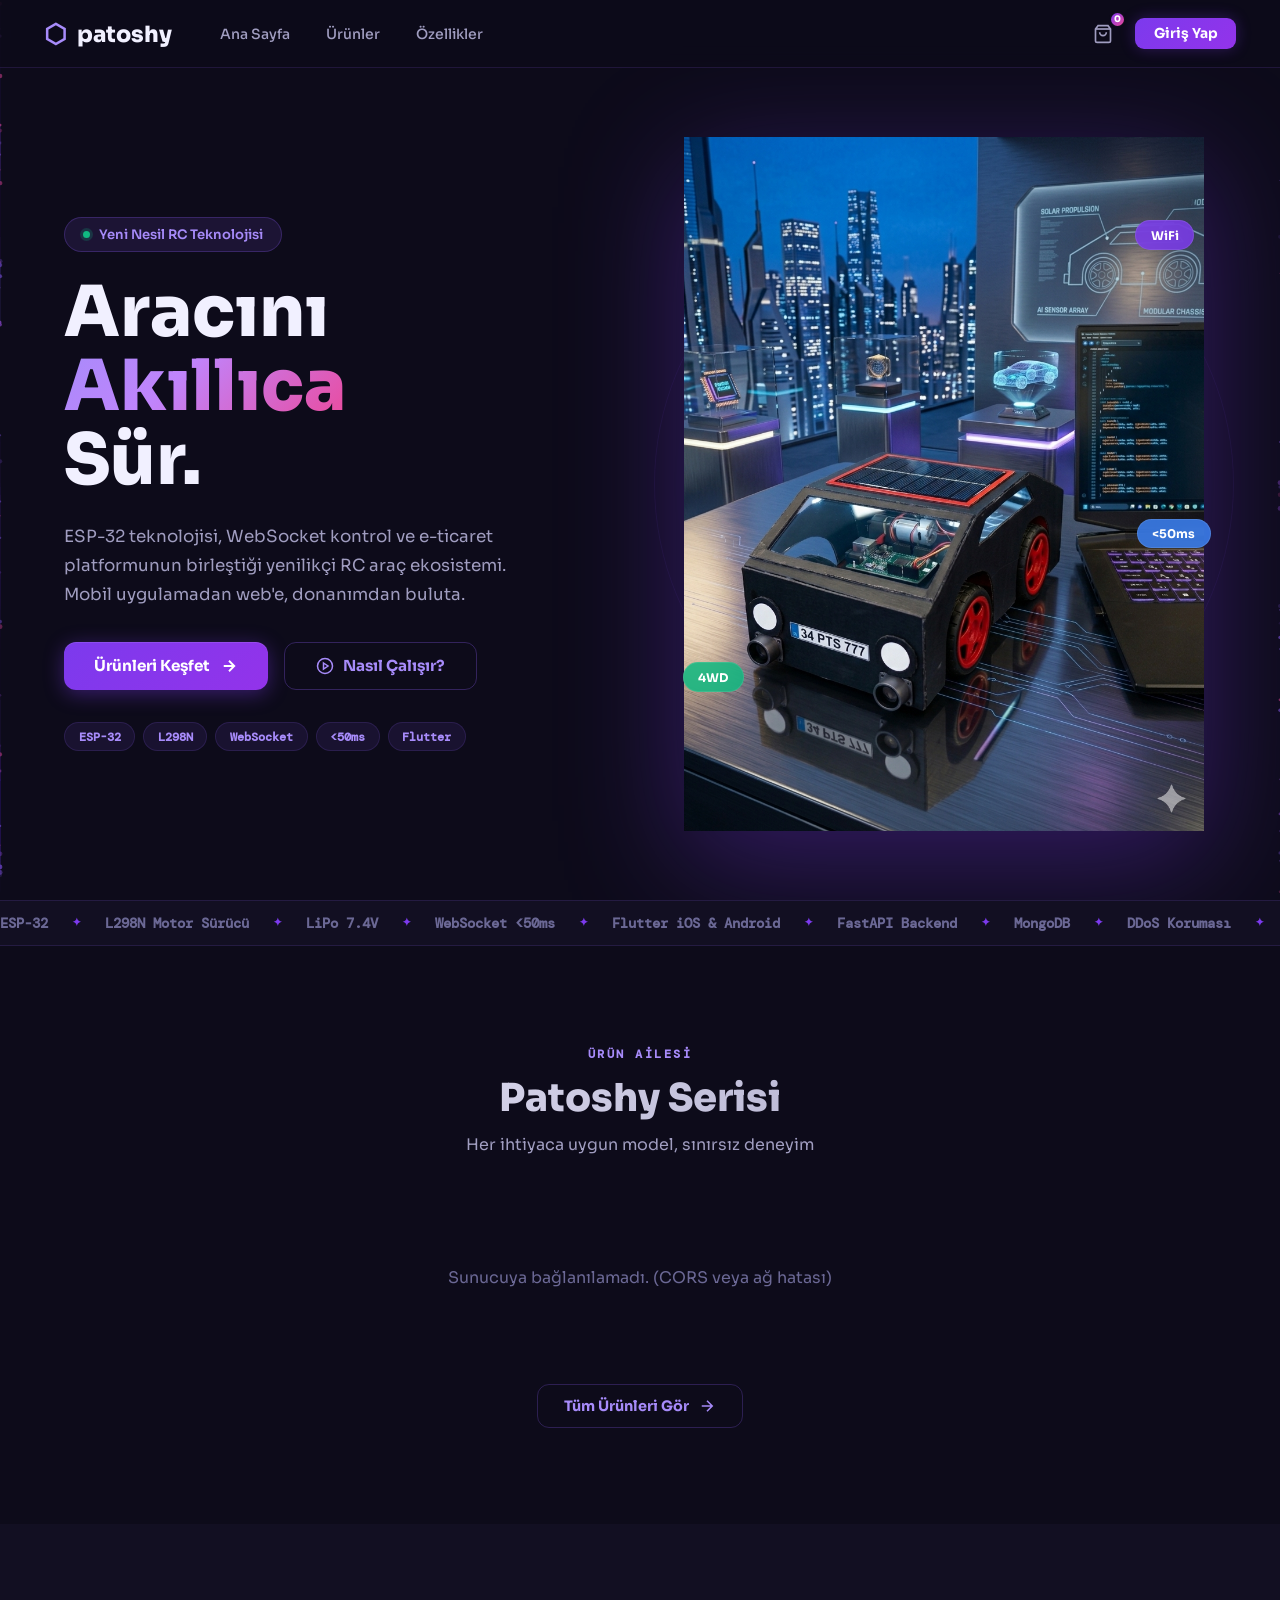
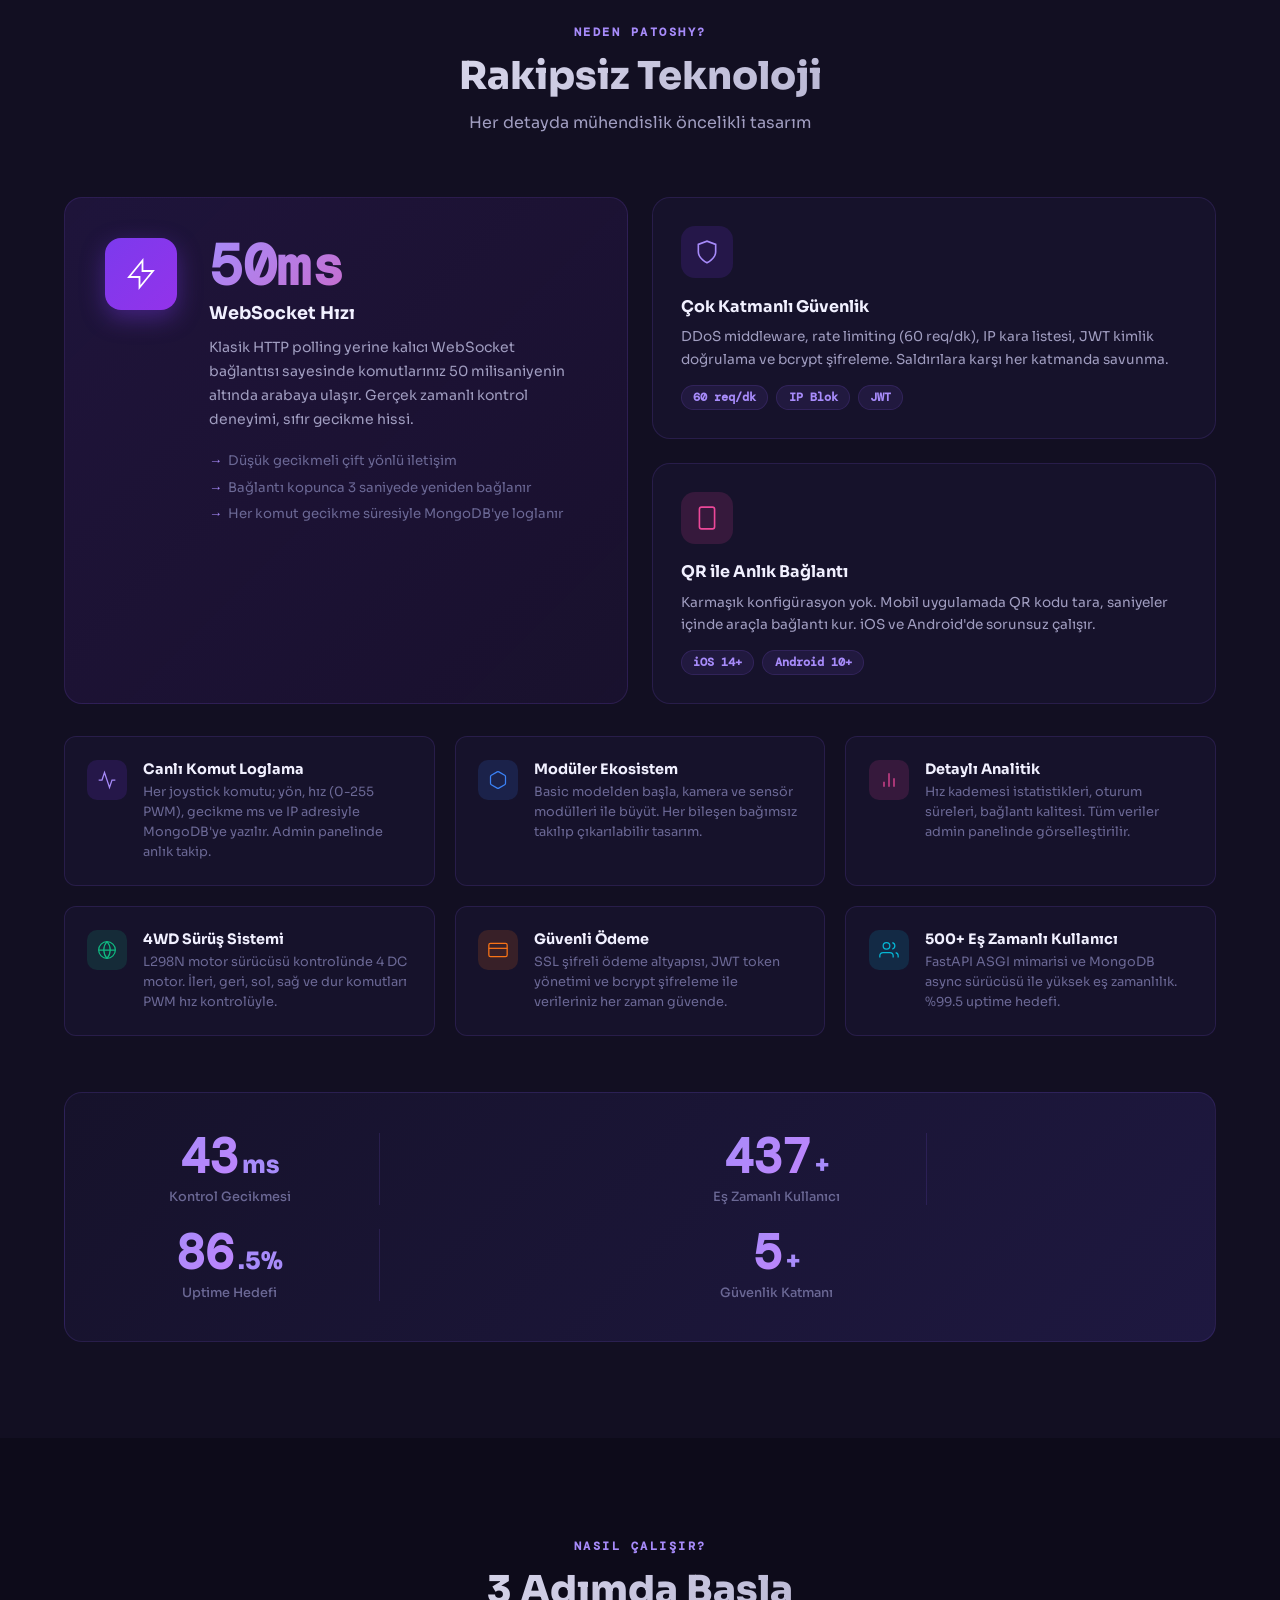
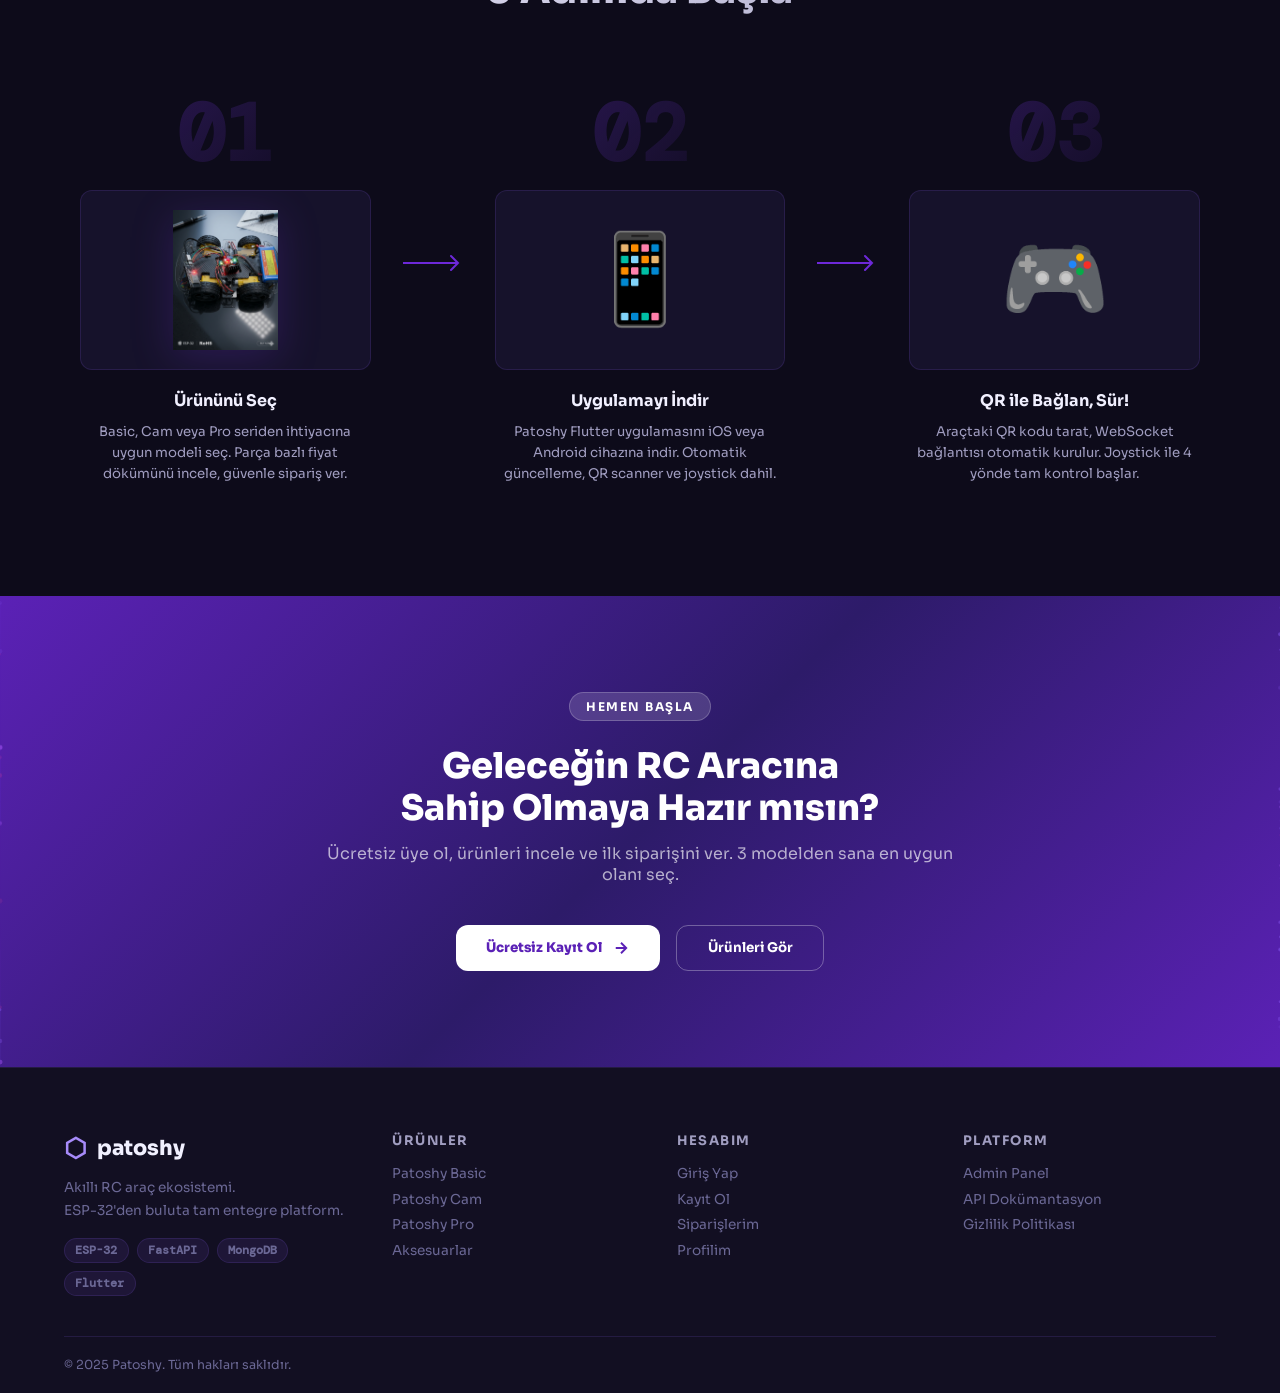
==== commit 98f5e076: "." ====
--- a/smartcar_web/smartcar_web/patoshy-web/index.html
+++ b/smartcar_web/smartcar_web/patoshy-web/index.html
@@ -387,9 +387,7 @@
     <div class="filter-bar">
       <div class="ftabs" id="filterTabs">
         <button class="ft active" data-cat="">Tümü</button>
-        <button class="ft" data-cat="basic">Basic</button>
-        <button class="ft" data-cat="cam">Kameralı</button>
-        <button class="ft" data-cat="pro">Pro</button>
+        <button class="ft" data-cat="araba">Araba</button>
         <button class="ft" data-cat="aksesuar">Aksesuar</button>
       </div>
       <select class="sort-sel" id="sortSelect" onchange="renderAllProducts()">
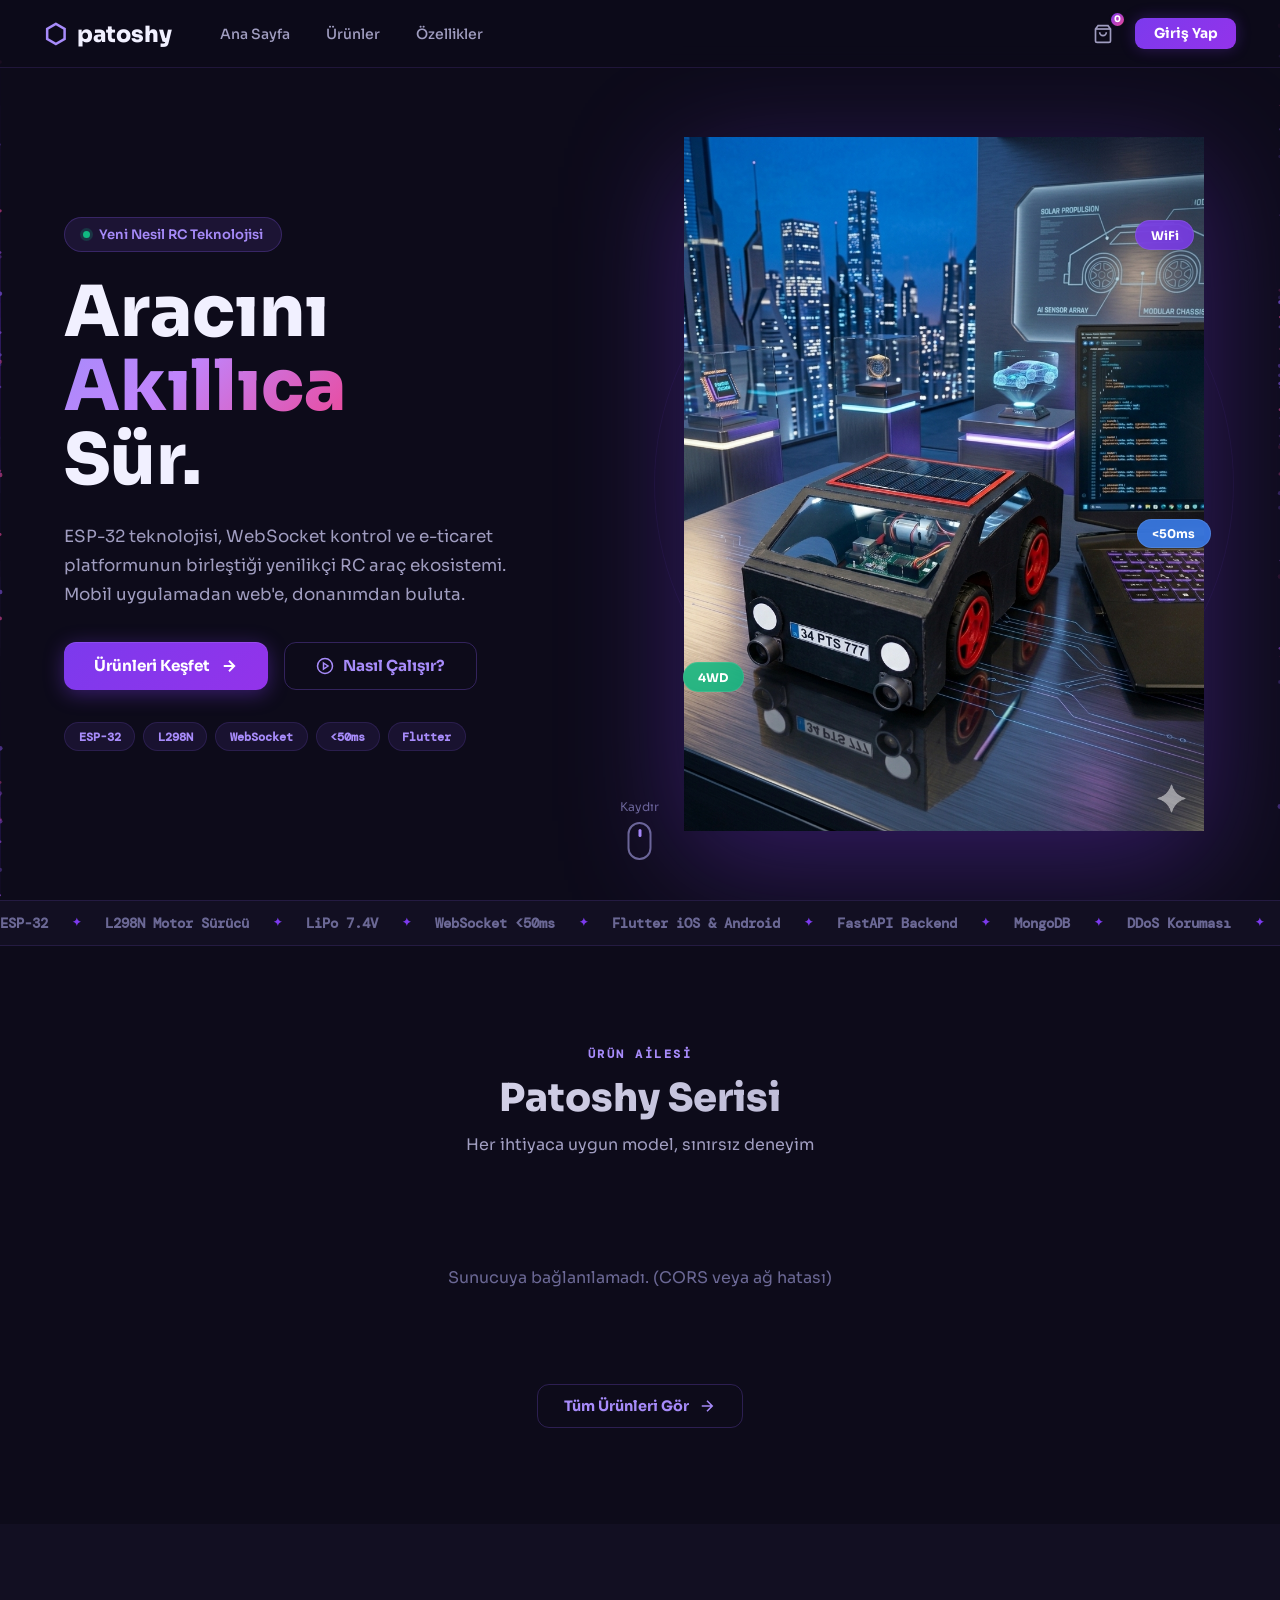
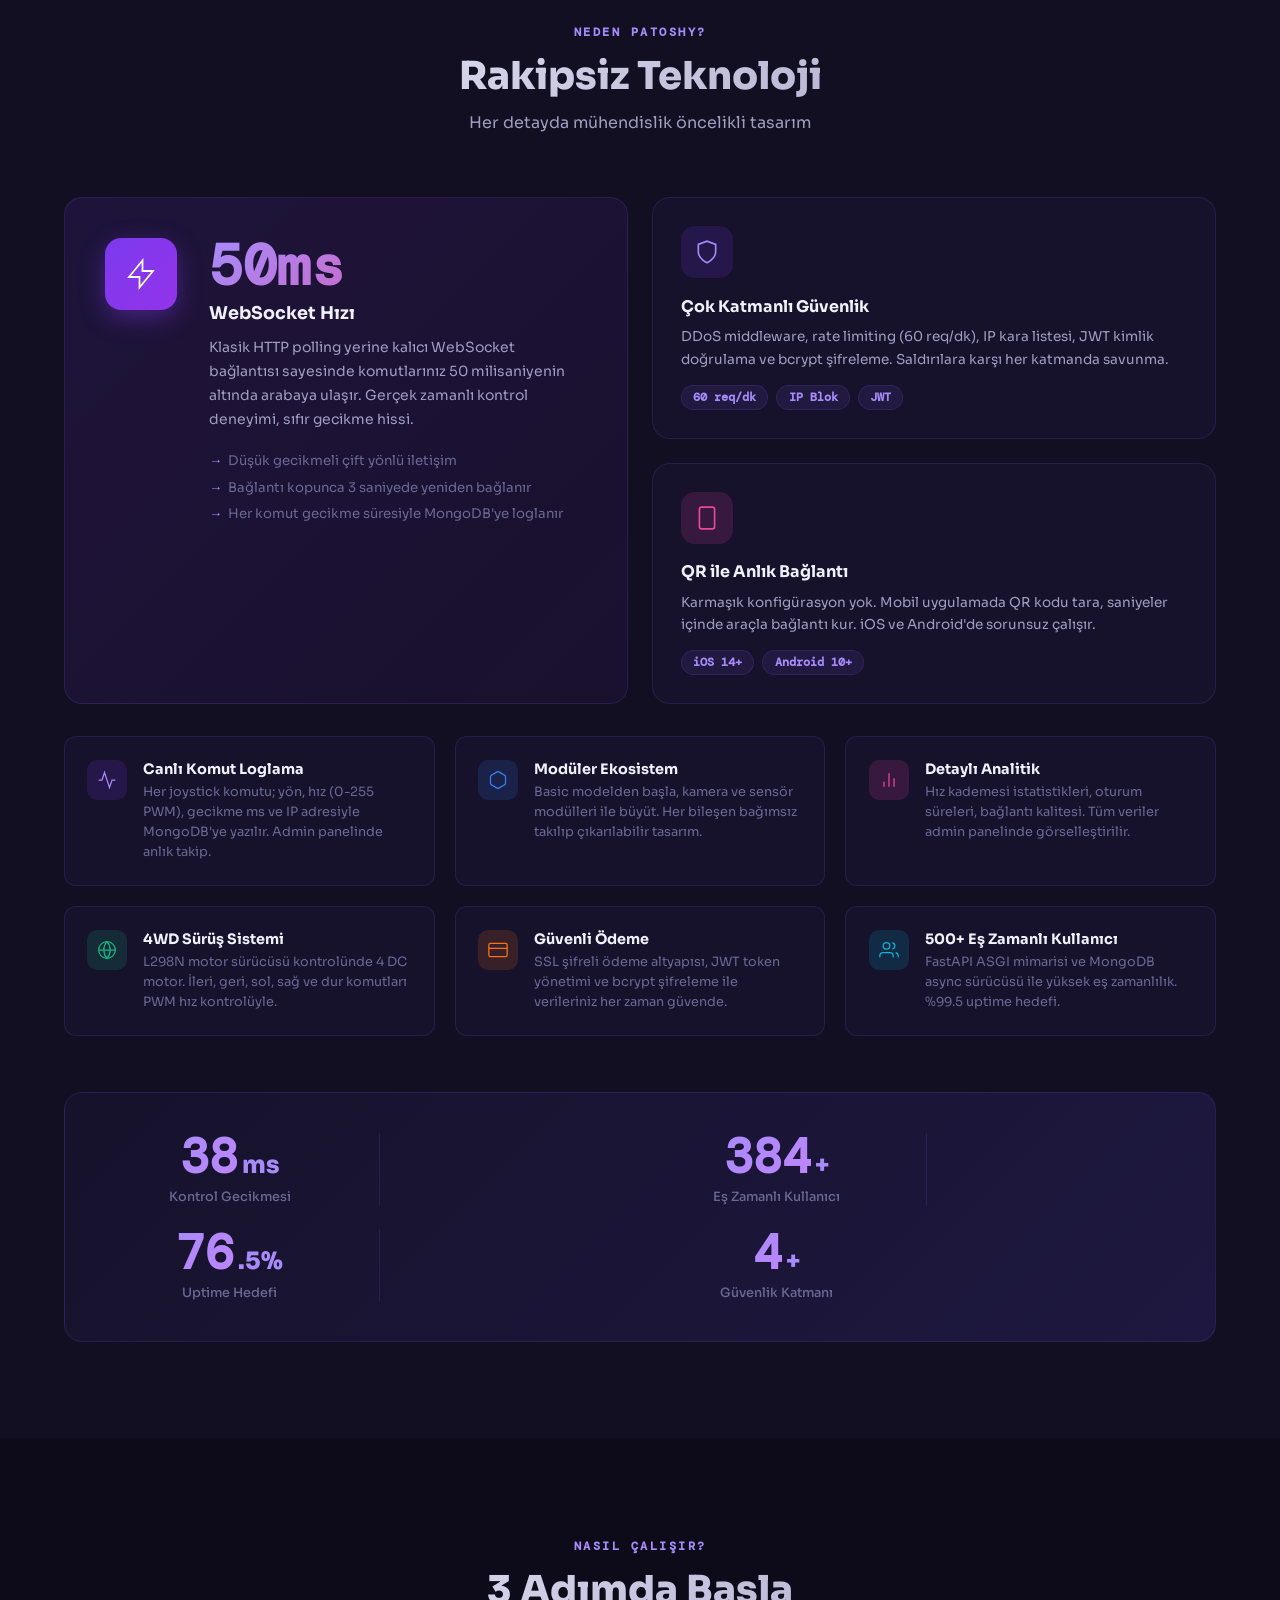
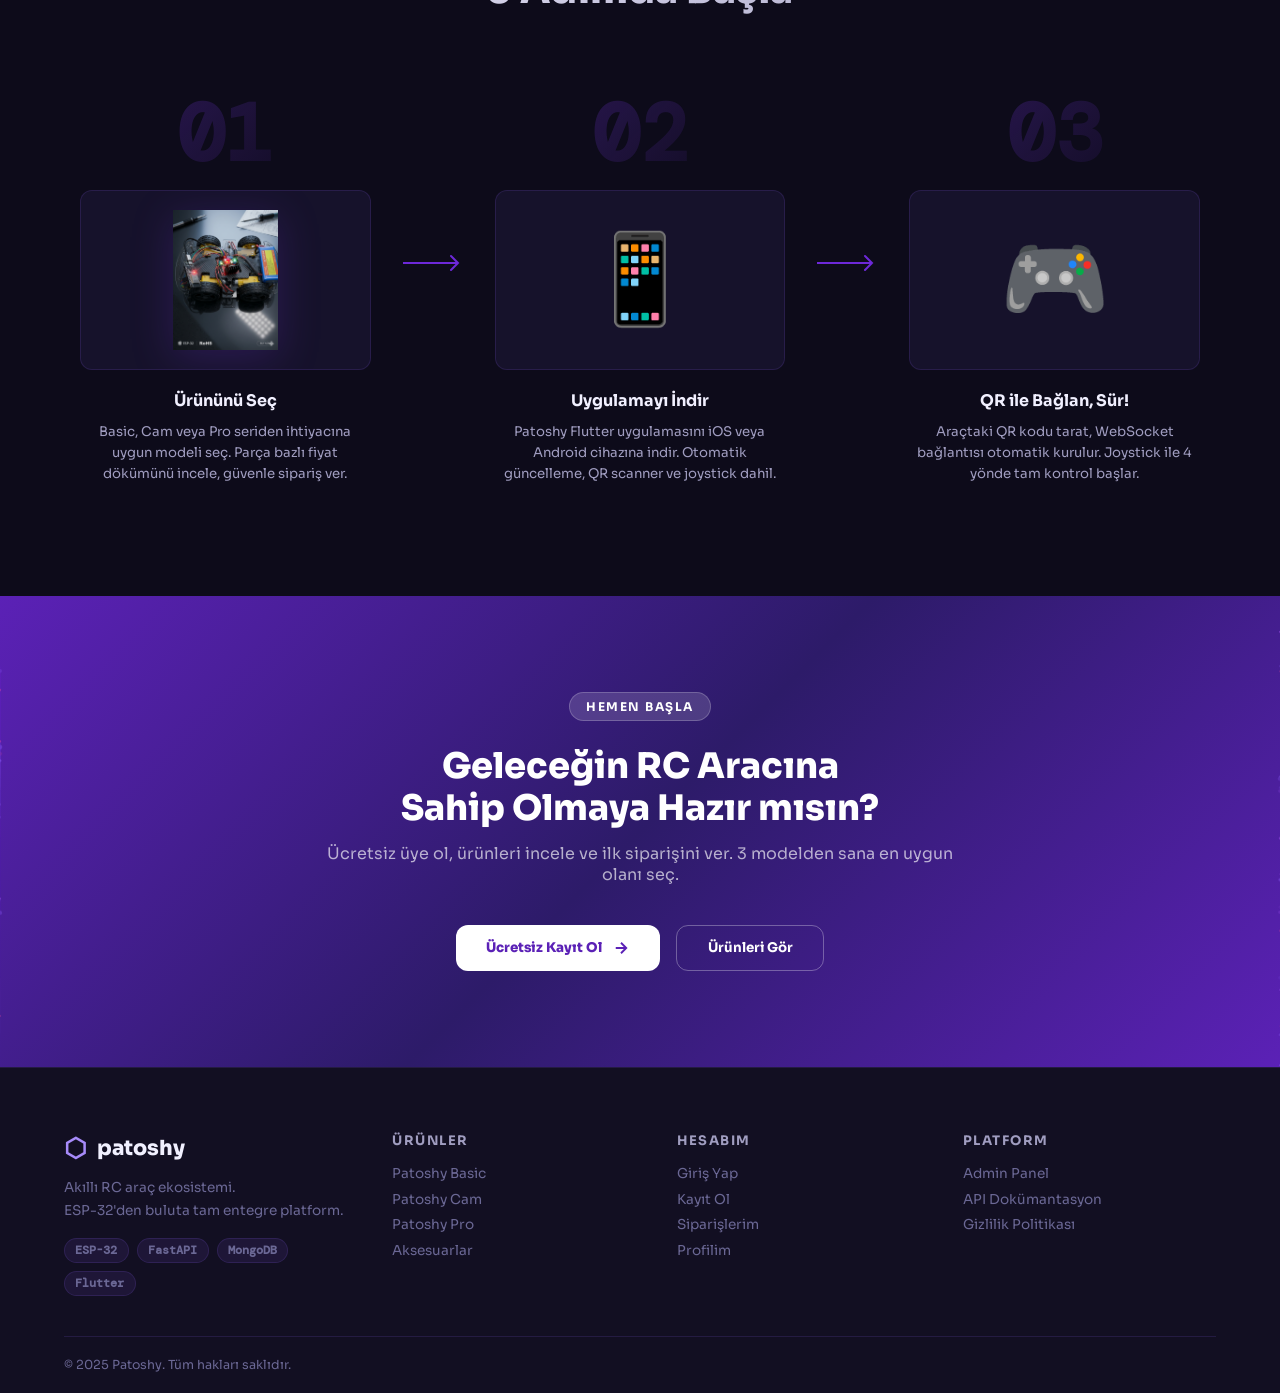
==== commit e1b4f5e2: "." ====
--- a/smartcar_web/smartcar_web/patoshy-web/index.html
+++ b/smartcar_web/smartcar_web/patoshy-web/index.html
@@ -387,8 +387,8 @@
     <div class="filter-bar">
       <div class="ftabs" id="filterTabs">
         <button class="ft active" data-cat="">Tümü</button>
-        <button class="ft" data-cat="araba">Araba</button>
-        <button class="ft" data-cat="aksesuar">Aksesuar</button>
+        <button class="ft" data-cat="Araba">Araba</button>
+        <button class="ft" data-cat="Aksesuar">Aksesuar</button>
       </div>
       <select class="sort-sel" id="sortSelect" onchange="renderAllProducts()">
         <option value="">Varsayılan</option>
